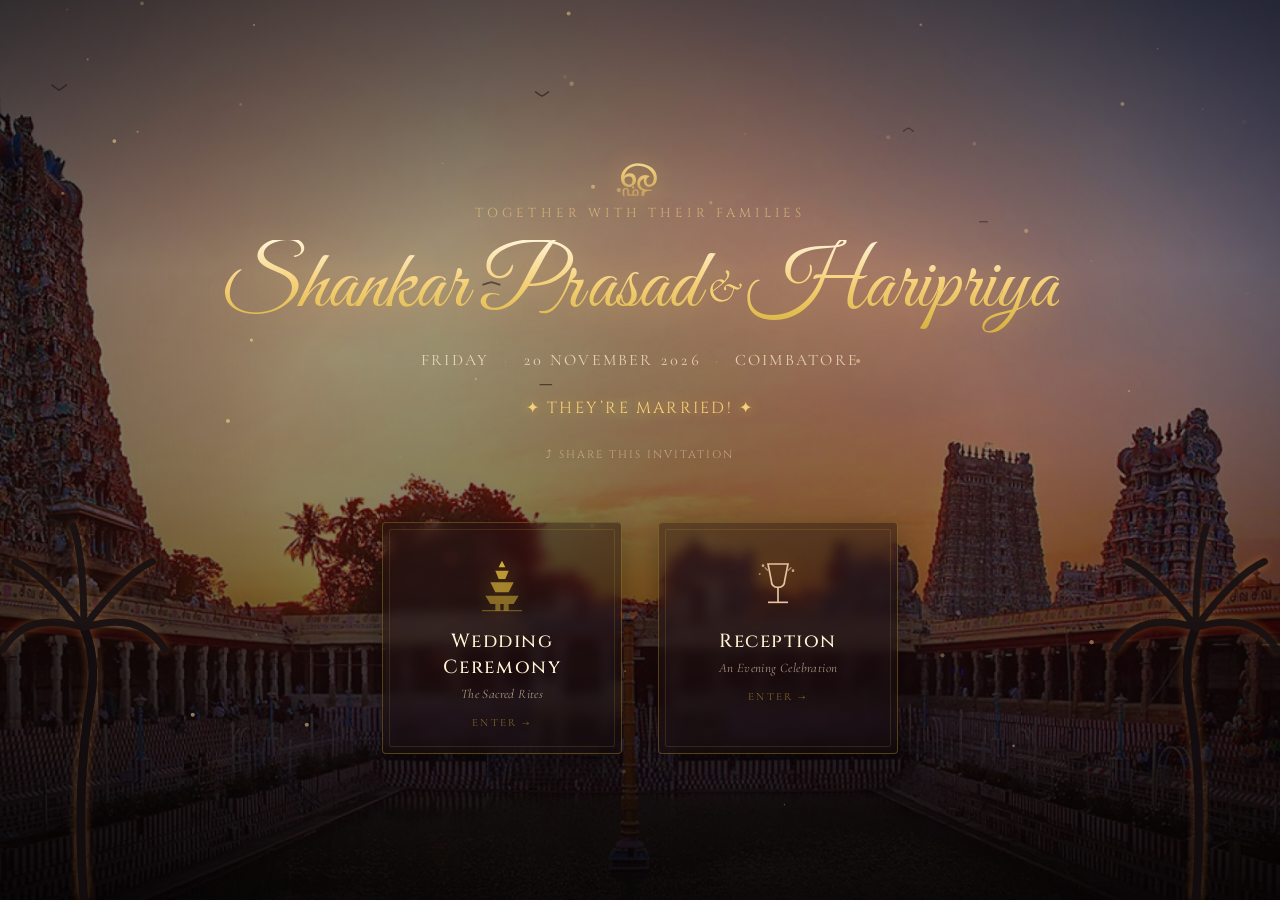
==== index.html @ c96f97bb "Bring the landing photo to life: flying birds and swaying palm silhouettes" ====
<!doctype html>
<html lang="en">
<head>
<meta charset="UTF-8"/>
<meta name="viewport" content="width=device-width,initial-scale=1"/>
<title>Shankar Prasad & Haripriya</title>
<link rel="preconnect" href="https://fonts.googleapis.com"/>
<link href="https://fonts.googleapis.com/css2?family=Great+Vibes&family=Cormorant+Garamond:ital,wght@0,300;0,400;0,600;1,400&family=Cinzel:wght@400;500;600&display=swap" rel="stylesheet"/>
<style>
*,*::before,*::after{margin:0;padding:0;box-sizing:border-box;}
html,body{width:100%;height:100%;overflow:hidden;background:#0a0508;font-family:'Cormorant Garamond',Georgia,serif;color:#FFF8E7;-webkit-font-smoothing:antialiased;}

/* ══ BACKGROUND PHOTO ══ */
.bg-photo{
  position:fixed;inset:-3%;
  background-image:url('assets/temple-sunset.jpg');
  background-size:cover;
  background-position:center 62%;
  animation:kenburns 34s ease-in-out infinite alternate;
  z-index:0;
}
@keyframes kenburns{
  0%{transform:scale(1) translate(0,0);}
  100%{transform:scale(1.1) translate(-1%,-1%);}
}
.bg-tint{
  position:fixed;inset:0;z-index:1;
  background:
    linear-gradient(180deg, rgba(10,5,10,0.55) 0%, rgba(20,8,14,0.35) 30%, rgba(30,10,10,0.55) 65%, rgba(8,4,6,0.92) 100%),
    radial-gradient(ellipse at 50% 40%, rgba(80,30,20,0.15) 0%, transparent 60%);
}
.bg-vignette{
  position:fixed;inset:0;z-index:2;
  background:radial-gradient(ellipse at 50% 50%, transparent 40%, rgba(0,0,0,0.55) 100%);
  pointer-events:none;
}

canvas#sparkle-canvas{position:fixed;inset:0;z-index:3;pointer-events:none;}

/* ══ SWAYING FOREGROUND PALMS ══ */
.palm{
  position:fixed;bottom:0;z-index:4;
  height:clamp(240px,42vh,440px);width:auto;
  pointer-events:none;opacity:0.95;
  filter:drop-shadow(0 0 5px rgba(255,160,70,0.35));
}
.palm-l{left:-4px;}
.palm-r{right:-4px;transform:scaleX(-1);}
.frond{transform-box:view-box;transform-origin:100px 120px;animation:sway 4s ease-in-out infinite alternate;}
.f1{animation-duration:4.3s;animation-delay:-0.2s;}
.f2{animation-duration:3.7s;animation-delay:-1.4s;}
.f3{animation-duration:4.9s;animation-delay:-0.8s;}
.f4{animation-duration:4.0s;animation-delay:-2.1s;}
.f5{animation-duration:4.6s;animation-delay:-0.5s;}
@keyframes sway{0%{transform:rotate(-3.5deg);}100%{transform:rotate(3.5deg);}}
@media (prefers-reduced-motion: reduce){
  .frond{animation:none;}
}

/* ══ CONTENT ══ */
.landing{
  position:relative;z-index:5;
  height:100%;
  display:flex;flex-direction:column;align-items:center;justify-content:center;
  text-align:center;
  padding:20px;
  opacity:0;
  animation:riseIn 1.6s ease 0.3s forwards;
}
@keyframes riseIn{
  from{opacity:0;transform:translateY(18px);}
  to{opacity:1;transform:translateY(0);}
}

.crest{
  font-family:'Cormorant Garamond',serif;
  font-size:clamp(36px,5.5vw,50px);
  line-height:1;
  margin-bottom:8px;
  background:linear-gradient(180deg,#FFF3D4 0%,#F5D078 50%,#C9A05C 100%);
  -webkit-background-clip:text;background-clip:text;color:transparent;
  filter:drop-shadow(0 0 14px rgba(255,200,80,0.45));
  opacity:0.95;
}
.eyebrow{
  font-family:'Cinzel',serif;
  font-size:clamp(10px,1.3vw,13px);
  letter-spacing:0.32em;
  text-transform:uppercase;
  color:rgba(230,195,130,0.75);
  margin-bottom:18px;
}
.couple-names{
  font-family:'Great Vibes',cursive;
  font-weight:400;
  font-size:clamp(40px,8vw,84px);
  line-height:1.15;
  background:linear-gradient(180deg,#FFF3D4 0%,#F5D078 45%,#D4AF37 100%);
  -webkit-background-clip:text;background-clip:text;color:transparent;
  filter:drop-shadow(0 2px 18px rgba(255,190,80,0.35));
  max-width:90vw;
}
.couple-names .amp{
  display:inline-block;
  font-family:'Cormorant Garamond',serif;
  font-style:italic;
  font-weight:300;
  font-size:0.55em;
  margin:0 0.15em;
  vertical-align:0.1em;
  color:rgba(245,208,120,0.85);
  -webkit-text-fill-color:rgba(245,208,120,0.85);
}
.landing-date{
  margin-top:14px;
  font-size:clamp(13px,1.6vw,16px);
  letter-spacing:0.14em;
  color:rgba(255,235,205,0.78);
  font-variant-numeric:tabular-nums;
}
.landing-date .dot{color:rgba(212,175,55,0.6);margin:0 8px;}

/* ══ COUNTDOWN ══ */
#countdown{
  display:flex;align-items:flex-start;justify-content:center;
  gap:clamp(10px,2.4vw,22px);
  margin-top:clamp(18px,3vh,28px);
}
.cd-unit{display:flex;flex-direction:column;align-items:center;min-width:38px;}
.cd-num{
  font-family:'Cinzel',serif;font-weight:600;
  font-size:clamp(22px,3.8vw,34px);
  font-variant-numeric:tabular-nums;
  background:linear-gradient(180deg,#FFF3D4 0%,#F5D078 55%,#C9A05C 100%);
  -webkit-background-clip:text;background-clip:text;color:transparent;
  line-height:1;
  filter:drop-shadow(0 0 8px rgba(255,200,80,0.3));
}
.cd-label{
  font-family:'Cinzel',serif;font-size:clamp(8px,1vw,10px);
  letter-spacing:0.18em;text-transform:uppercase;
  color:rgba(232,205,160,0.55);margin-top:5px;
}
.cd-sep{
  font-family:'Cinzel',serif;font-size:clamp(16px,2.6vw,24px);
  color:rgba(212,175,55,0.32);
  align-self:center;
  transform:translateY(-7px);
}
.cd-done{
  font-family:'Cinzel',serif;font-size:clamp(13px,1.8vw,16px);
  letter-spacing:0.14em;text-transform:uppercase;
  color:#F5D078;
  text-shadow:0 0 12px rgba(255,200,80,0.5);
}
@media (max-width:420px){
  #countdown{gap:8px;}
  .cd-unit{min-width:30px;}
}

/* ══ PORTAL CARDS ══ */
.portal-row{
  display:flex;
  gap:clamp(16px,3vw,36px);
  margin-top:clamp(36px,6vh,56px);
  flex-wrap:wrap;
  justify-content:center;
}
.portal-card{
  --acc:#D4AF37;
  position:relative;
  width:min(240px,40vw);
  min-width:180px;
  padding:clamp(26px,3.4vw,36px) 18px 24px;
  background:linear-gradient(160deg,rgba(40,20,20,0.42),rgba(20,10,14,0.58));
  backdrop-filter:blur(6px);
  -webkit-backdrop-filter:blur(6px);
  border:1px solid rgba(212,175,55,0.32);
  border-radius:4px;
  text-decoration:none;
  color:inherit;
  cursor:pointer;
  transition:transform 0.45s cubic-bezier(.2,.8,.2,1), border-color 0.4s, box-shadow 0.4s, background 0.4s;
  box-shadow:0 10px 30px rgba(0,0,0,0.35);
}
.portal-card:nth-child(2){--acc:#E8C39E;}
.portal-card::before{
  content:'';
  position:absolute;inset:6px;
  border:1px solid rgba(212,175,55,0.16);
  border-radius:2px;
  pointer-events:none;
}
.portal-card:hover{
  transform:translateY(-8px);
  border-color:rgba(212,175,55,0.75);
  box-shadow:0 20px 50px rgba(0,0,0,0.5), 0 0 40px rgba(212,175,55,0.18);
  background:linear-gradient(160deg,rgba(50,26,24,0.55),rgba(24,12,16,0.68));
}
.portal-icon{
  width:100%;
  display:flex;justify-content:center;
  margin-bottom:16px;
  color:var(--acc);
  filter:drop-shadow(0 0 10px rgba(212,175,55,0.3));
}
.portal-icon svg{width:clamp(38px,5vw,50px);height:auto;overflow:visible;}
.portal-card h2{
  font-family:'Cinzel',serif;
  font-weight:500;
  font-size:clamp(15px,1.8vw,19px);
  letter-spacing:0.08em;
  color:#FFF3D4;
  margin-bottom:6px;
}
.portal-card p{
  font-size:clamp(11px,1.3vw,13px);
  font-style:italic;
  color:rgba(255,230,195,0.62);
  letter-spacing:0.03em;
}
.portal-arrow{
  margin-top:14px;
  font-size:11px;
  letter-spacing:0.2em;
  color:rgba(212,175,55,0.55);
  text-transform:uppercase;
  transition:color 0.3s, letter-spacing 0.3s;
}
.portal-card:hover .portal-arrow{color:rgba(255,220,150,0.9);letter-spacing:0.32em;}

@media (max-width:520px){
  .portal-row{flex-direction:column;align-items:center;}
  .portal-card{width:min(280px,80vw);}
}

/* focus visibility for keyboard users */
a:focus-visible, [tabindex]:focus-visible{
  outline:2px solid rgba(255,220,150,0.85);
  outline-offset:3px;
  border-radius:2px;
}

.share-btn{
  margin-top:22px;
  background:none;border:none;
  font-family:'Cinzel',serif;font-size:11px;letter-spacing:0.18em;text-transform:uppercase;
  color:rgba(232,205,160,0.6);cursor:pointer;
  padding:6px 10px;transition:color 0.3s;
}
.share-btn:hover{color:#F5D078;}

/* ══ LOADER ══ */
#loader{
  position:fixed;inset:0;z-index:100;
  background:#0a0508;
  display:flex;flex-direction:column;align-items:center;justify-content:center;
  transition:opacity 0.5s ease;
}
#loader .l-om{
  font-family:'Cormorant Garamond',serif;font-size:44px;
  background:linear-gradient(180deg,#FFF3D4,#D4AF37);
  -webkit-background-clip:text;background-clip:text;color:transparent;
  animation:loaderPulse 1.6s ease-in-out infinite;
}
#loader .l-names{font-family:'Cinzel',serif;font-size:11px;letter-spacing:0.3em;color:rgba(232,205,160,0.6);margin-top:14px;text-transform:uppercase;}
@keyframes loaderPulse{0%,100%{opacity:0.5;transform:scale(1);}50%{opacity:1;transform:scale(1.08);}}

@media (prefers-reduced-motion: reduce){
  .bg-photo{animation:none;}
  .landing{animation:none;opacity:1;transform:none;}
  #loader .l-om{animation:none;}
}
</style>
</head>
<body>

<div id="loader"><div class="l-om">ௐ</div><div class="l-names">Shankar &amp; Haripriya</div></div>

<div class="bg-photo"></div>
<div class="bg-tint"></div>
<canvas id="sparkle-canvas"></canvas>
<div class="bg-vignette"></div>

<svg class="palm palm-l" viewBox="0 0 200 430" xmlns="http://www.w3.org/2000/svg" aria-hidden="true">
  <path d="M100,430 Q90,300 108,200 Q115,155 100,120" stroke="#140d10" stroke-width="10" fill="none" stroke-linecap="round"/>
  <g class="frond f1"><path d="M100,120 Q35,100 8,145" stroke="#1a1214" stroke-width="8" fill="none" stroke-linecap="round"/></g>
  <g class="frond f2"><path d="M100,120 Q55,60 22,45" stroke="#1a1214" stroke-width="8" fill="none" stroke-linecap="round"/></g>
  <g class="frond f3"><path d="M100,120 Q100,40 88,5" stroke="#1a1214" stroke-width="8" fill="none" stroke-linecap="round"/></g>
  <g class="frond f4"><path d="M100,120 Q145,60 178,45" stroke="#1a1214" stroke-width="8" fill="none" stroke-linecap="round"/></g>
  <g class="frond f5"><path d="M100,120 Q165,100 192,145" stroke="#1a1214" stroke-width="8" fill="none" stroke-linecap="round"/></g>
</svg>
<svg class="palm palm-r" viewBox="0 0 200 430" xmlns="http://www.w3.org/2000/svg" aria-hidden="true">
  <path d="M100,430 Q90,300 108,200 Q115,155 100,120" stroke="#140d10" stroke-width="10" fill="none" stroke-linecap="round"/>
  <g class="frond f2"><path d="M100,120 Q35,100 8,145" stroke="#1a1214" stroke-width="8" fill="none" stroke-linecap="round"/></g>
  <g class="frond f4"><path d="M100,120 Q55,60 22,45" stroke="#1a1214" stroke-width="8" fill="none" stroke-linecap="round"/></g>
  <g class="frond f1"><path d="M100,120 Q100,40 88,5" stroke="#1a1214" stroke-width="8" fill="none" stroke-linecap="round"/></g>
  <g class="frond f5"><path d="M100,120 Q145,60 178,45" stroke="#1a1214" stroke-width="8" fill="none" stroke-linecap="round"/></g>
  <g class="frond f3"><path d="M100,120 Q165,100 192,145" stroke="#1a1214" stroke-width="8" fill="none" stroke-linecap="round"/></g>
</svg>

<main class="landing">
  <div class="crest">ௐ</div>
  <p class="eyebrow">Together with their families</p>
  <h1 class="couple-names">Shankar Prasad<span class="amp">&amp;</span>Haripriya</h1>
  <p class="landing-date">FRIDAY <span class="dot">·</span> 20 NOVEMBER 2026 <span class="dot">·</span> COIMBATORE</p>

  <div id="countdown">
    <div class="cd-unit"><span class="cd-num" id="cd-days">00</span><span class="cd-label">Days</span></div>
    <div class="cd-sep">:</div>
    <div class="cd-unit"><span class="cd-num" id="cd-hours">00</span><span class="cd-label">Hrs</span></div>
    <div class="cd-sep">:</div>
    <div class="cd-unit"><span class="cd-num" id="cd-mins">00</span><span class="cd-label">Min</span></div>
    <div class="cd-sep">:</div>
    <div class="cd-unit"><span class="cd-num" id="cd-secs">00</span><span class="cd-label">Sec</span></div>
  </div>

  <button class="share-btn" onclick="shareInvite()">⤴ Share this invitation</button>

  <div class="portal-row">
    <a class="portal-card" href="wedding.html">
      <div class="portal-icon">
        <svg viewBox="0 0 60 64" fill="none" xmlns="http://www.w3.org/2000/svg">
          <path d="M30 2 L34 10 L26 10 Z" fill="currentColor"/>
          <path d="M22 14 L38 14 L34 24 L26 24 Z" fill="currentColor" opacity="0.85"/>
          <path d="M16 28 L44 28 L38 40 L22 40 Z" fill="currentColor" opacity="0.7"/>
          <path d="M10 44 L50 44 L44 54 L16 54 Z" fill="currentColor" opacity="0.55"/>
          <rect x="22" y="54" width="6" height="8" fill="currentColor" opacity="0.5"/>
          <rect x="32" y="54" width="6" height="8" fill="currentColor" opacity="0.5"/>
          <line x1="6" y1="62" x2="54" y2="62" stroke="currentColor" stroke-width="1.5" opacity="0.4"/>
        </svg>
      </div>
      <h2>Wedding Ceremony</h2>
      <p>The Sacred Rites</p>
      <div class="portal-arrow">Enter →</div>
    </a>

    <a class="portal-card" href="reception.html">
      <div class="portal-icon">
        <svg viewBox="0 0 60 64" fill="none" xmlns="http://www.w3.org/2000/svg">
          <path d="M18 6 L22 26 Q22 34 30 34 Q38 34 38 26 L42 6 Z" fill="none" stroke="currentColor" stroke-width="2"/>
          <line x1="30" y1="34" x2="30" y2="52" stroke="currentColor" stroke-width="2"/>
          <line x1="18" y1="52" x2="42" y2="52" stroke="currentColor" stroke-width="2"/>
          <path d="M14 10 L18 14 M46 10 L42 14" stroke="currentColor" stroke-width="1.5" opacity="0.7"/>
          <circle cx="12" cy="8" r="1.6" fill="currentColor" opacity="0.8"/>
          <circle cx="48" cy="14" r="1.6" fill="currentColor" opacity="0.8"/>
          <circle cx="8" cy="18" r="1.2" fill="currentColor" opacity="0.6"/>
        </svg>
      </div>
      <h2>Reception</h2>
      <p>An Evening Celebration</p>
      <div class="portal-arrow">Enter →</div>
    </a>
  </div>
</main>

<script src="js/config.js"></script>
<script src="js/features.js"></script>
<script>
initLoader();

/* Countdown to the wedding muhurtham — reuses the same UTC timestamp
   stored in config.js for the calendar export, so the two never drift. */
(function(){
  function parseICSUTC(s){
    const y=+s.slice(0,4), mo=+s.slice(4,6)-1, d=+s.slice(6,8);
    const h=+s.slice(9,11), mi=+s.slice(11,13), se=+s.slice(13,15);
    return Date.UTC(y,mo,d,h,mi,se);
  }
  const target = parseICSUTC(WEDDING_CONFIG.wedding.icsStartUTC);
  const cd = document.getElementById('countdown');
  const els = {
    d: document.getElementById('cd-days'),
    h: document.getElementById('cd-hours'),
    m: document.getElementById('cd-mins'),
    s: document.getElementById('cd-secs')
  };
  function pad(n){ return String(n).padStart(2,'0'); }
  let iv;
  function tick(){
    const diff = target - Date.now();
    if(diff <= 0){
      cd.innerHTML = '<div class="cd-done">✦ They&rsquo;re Married! ✦</div>';
      clearInterval(iv);
      return;
    }
    const totalSec = Math.floor(diff/1000);
    els.d.textContent = Math.floor(totalSec/86400);
    els.h.textContent = pad(Math.floor((totalSec%86400)/3600));
    els.m.textContent = pad(Math.floor((totalSec%3600)/60));
    els.s.textContent = pad(totalSec%60);
  }
  tick();
  iv = setInterval(tick, 1000);
})();

const cv = document.getElementById('sparkle-canvas');
const cx = cv.getContext('2d');
function mkSpark(rand){
  return {
    x:Math.random(), y: rand?Math.random():1.05,
    vy:0.00035+Math.random()*0.0006,
    vx:(Math.random()-0.5)*0.00018,
    r:0.6+Math.random()*1.6,
    a:0.2+Math.random()*0.55,
    ph:Math.random()*Math.PI*2, sp:0.5+Math.random()*1.2
  };
}
const SPARKS = Array.from({length:70}, ()=>mkSpark(true));

/* Distant birds crossing the sunset sky, wings flapping */
function mkBird(rand){
  const dir = Math.random()<0.5 ? 1 : -1;
  return {
    x: rand ? Math.random() : (dir>0 ? -0.08 : 1.08),
    y: 0.06 + Math.random()*0.4,
    vx: dir*(0.00028 + Math.random()*0.00035),
    bob: Math.random()*Math.PI*2,
    bobSp: 0.4+Math.random()*0.5,
    flapPh: Math.random()*Math.PI*2,
    flapSp: 3.2+Math.random()*1.8,
    size: 3.5+Math.random()*5,
    dir
  };
}
const BIRDS = Array.from({length:6}, ()=>mkBird(true));

function drawBird(b,W,H,tt){
  const x = b.x*W, y = (b.y + Math.sin(tt*b.bobSp+b.bob)*0.01)*H;
  const flap = Math.sin(tt*b.flapSp+b.flapPh);
  const s = b.size;
  cx.strokeStyle = 'rgba(35,22,26,0.62)';
  cx.lineWidth = Math.max(1, s*0.22);
  cx.lineCap = 'round';
  cx.beginPath();
  cx.moveTo(x - s*b.dir, y - flap*s*0.7);
  cx.quadraticCurveTo(x - s*0.35*b.dir, y - flap*s*0.15, x, y);
  cx.quadraticCurveTo(x + s*0.35*b.dir, y - flap*s*0.15, x + s*b.dir, y - flap*s*0.7);
  cx.stroke();
}

let t=0;
function loop(){
  cv.width=innerWidth; cv.height=innerHeight;
  const W=cv.width,H=cv.height; t+=0.02;
  for(const s of SPARKS){
    s.y-=s.vy; s.x+=s.vx;
    if(s.y<-0.02) Object.assign(s, mkSpark(false));
    const tw = 0.5+0.5*Math.sin(t*s.sp+s.ph);
    cx.beginPath();
    cx.arc(s.x*W, s.y*H, s.r, 0, Math.PI*2);
    cx.fillStyle=`rgba(255,222,150,${s.a*tw})`;
    cx.fill();
  }
  for(const b of BIRDS){
    b.x += b.vx;
    if(b.x < -0.1 || b.x > 1.1) Object.assign(b, mkBird(false));
    drawBird(b,W,H,t);
  }
  requestAnimationFrame(loop);
}
if(!prefersReducedMotion) loop();
else { cv.width=innerWidth; cv.height=innerHeight; }
</script>
</body>
</html>
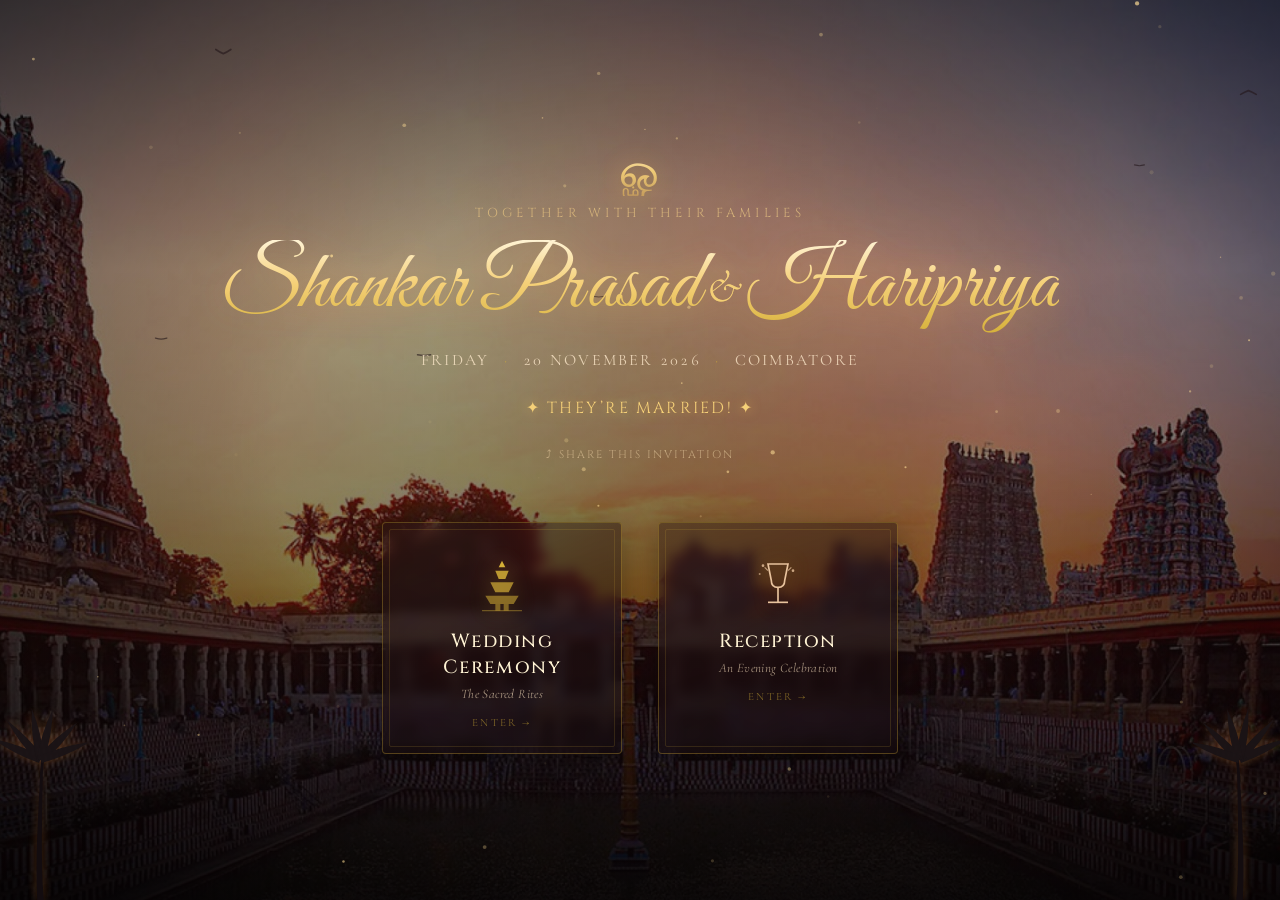
==== commit 2029334f: "Fix palm silhouettes: solid filled fronds instead of bare lines, properly sized per viewport" ====
--- a/index.html
+++ b/index.html
@@ -40,22 +40,15 @@
 /* ══ SWAYING FOREGROUND PALMS ══ */
 .palm{
   position:fixed;bottom:0;z-index:4;
-  height:clamp(240px,42vh,440px);width:auto;
-  pointer-events:none;opacity:0.95;
-  filter:drop-shadow(0 0 5px rgba(255,160,70,0.35));
-}
-.palm-l{left:-4px;}
-.palm-r{right:-4px;transform:scaleX(-1);}
-.frond{transform-box:view-box;transform-origin:100px 120px;animation:sway 4s ease-in-out infinite alternate;}
-.f1{animation-duration:4.3s;animation-delay:-0.2s;}
-.f2{animation-duration:3.7s;animation-delay:-1.4s;}
-.f3{animation-duration:4.9s;animation-delay:-0.8s;}
-.f4{animation-duration:4.0s;animation-delay:-2.1s;}
-.f5{animation-duration:4.6s;animation-delay:-0.5s;}
-@keyframes sway{0%{transform:rotate(-3.5deg);}100%{transform:rotate(3.5deg);}}
-@media (prefers-reduced-motion: reduce){
-  .frond{animation:none;}
-}
+  height:200px;width:auto;
+  pointer-events:none;opacity:0.96;
+  filter:drop-shadow(0 0 5px rgba(255,160,70,0.3));
+}
+.palm-l{left:-6px;}
+.palm-r{right:-6px;transform:scaleX(-1);}
+.palm svg{display:block;width:100%;height:100%;}
+@media (max-width:700px){.palm{height:150px;}}
+@media (max-width:420px){.palm{height:105px;}}
 
 /* ══ CONTENT ══ */
 .landing{
@@ -282,22 +275,8 @@
 <canvas id="sparkle-canvas"></canvas>
 <div class="bg-vignette"></div>
 
-<svg class="palm palm-l" viewBox="0 0 200 430" xmlns="http://www.w3.org/2000/svg" aria-hidden="true">
-  <path d="M100,430 Q90,300 108,200 Q115,155 100,120" stroke="#140d10" stroke-width="10" fill="none" stroke-linecap="round"/>
-  <g class="frond f1"><path d="M100,120 Q35,100 8,145" stroke="#1a1214" stroke-width="8" fill="none" stroke-linecap="round"/></g>
-  <g class="frond f2"><path d="M100,120 Q55,60 22,45" stroke="#1a1214" stroke-width="8" fill="none" stroke-linecap="round"/></g>
-  <g class="frond f3"><path d="M100,120 Q100,40 88,5" stroke="#1a1214" stroke-width="8" fill="none" stroke-linecap="round"/></g>
-  <g class="frond f4"><path d="M100,120 Q145,60 178,45" stroke="#1a1214" stroke-width="8" fill="none" stroke-linecap="round"/></g>
-  <g class="frond f5"><path d="M100,120 Q165,100 192,145" stroke="#1a1214" stroke-width="8" fill="none" stroke-linecap="round"/></g>
-</svg>
-<svg class="palm palm-r" viewBox="0 0 200 430" xmlns="http://www.w3.org/2000/svg" aria-hidden="true">
-  <path d="M100,430 Q90,300 108,200 Q115,155 100,120" stroke="#140d10" stroke-width="10" fill="none" stroke-linecap="round"/>
-  <g class="frond f2"><path d="M100,120 Q35,100 8,145" stroke="#1a1214" stroke-width="8" fill="none" stroke-linecap="round"/></g>
-  <g class="frond f4"><path d="M100,120 Q55,60 22,45" stroke="#1a1214" stroke-width="8" fill="none" stroke-linecap="round"/></g>
-  <g class="frond f1"><path d="M100,120 Q100,40 88,5" stroke="#1a1214" stroke-width="8" fill="none" stroke-linecap="round"/></g>
-  <g class="frond f5"><path d="M100,120 Q145,60 178,45" stroke="#1a1214" stroke-width="8" fill="none" stroke-linecap="round"/></g>
-  <g class="frond f3"><path d="M100,120 Q165,100 192,145" stroke="#1a1214" stroke-width="8" fill="none" stroke-linecap="round"/></g>
-</svg>
+<div class="palm palm-l" id="palm-l"></div>
+<div class="palm palm-r" id="palm-r"></div>
 
 <main class="landing">
   <div class="crest">ௐ</div>
@@ -358,6 +337,35 @@
 <script src="js/features.js"></script>
 <script>
 initLoader();
+
+/* Palm silhouettes — solid filled fronds (not bare strokes) fanning
+   from a tapered trunk, each frond given a slight independent sway
+   via SMIL so the crown moves like real wind rather than one rigid piece. */
+function buildPalm(container){
+  const NS = 'http://www.w3.org/2000/svg';
+  const angles    = [-158,-130,-102,-74,-46,-20];
+  const durations = [4.4,3.8,4.9,4.1,4.6,3.6];
+  const delays    = [-0.4,-1.8,-0.9,-2.6,-0.2,-1.3];
+  let fronds = '';
+  angles.forEach((ang,i)=>{
+    fronds += `
+      <g transform="translate(100,128) rotate(${ang})">
+        <path d="M0,-8 Q56,-12 112,0 Q56,12 0,8 Z" fill="#1c1416"/>
+        <animateTransform attributeName="transform" type="rotate" values="-3;3;-3"
+          dur="${durations[i]}s" begin="${delays[i]}s" repeatCount="indefinite" additive="sum"/>
+      </g>`;
+  });
+  container.innerHTML = `<svg viewBox="0 0 200 430" xmlns="${NS}" aria-hidden="true">
+    <path d="M93,430 C88,340 96,240 99,160 C100,145 101,135 102,128
+             L108,128 C107,135 106,145 105,160 C104,240 100,340 107,430 Z" fill="#140d10"/>
+    ${fronds}
+  </svg>`;
+}
+buildPalm(document.getElementById('palm-l'));
+buildPalm(document.getElementById('palm-r'));
+if(prefersReducedMotion){
+  document.querySelectorAll('.palm svg').forEach(svg => svg.pauseAnimations && svg.pauseAnimations());
+}
 
 /* Countdown to the wedding muhurtham — reuses the same UTC timestamp
    stored in config.js for the calendar export, so the two never drift. */
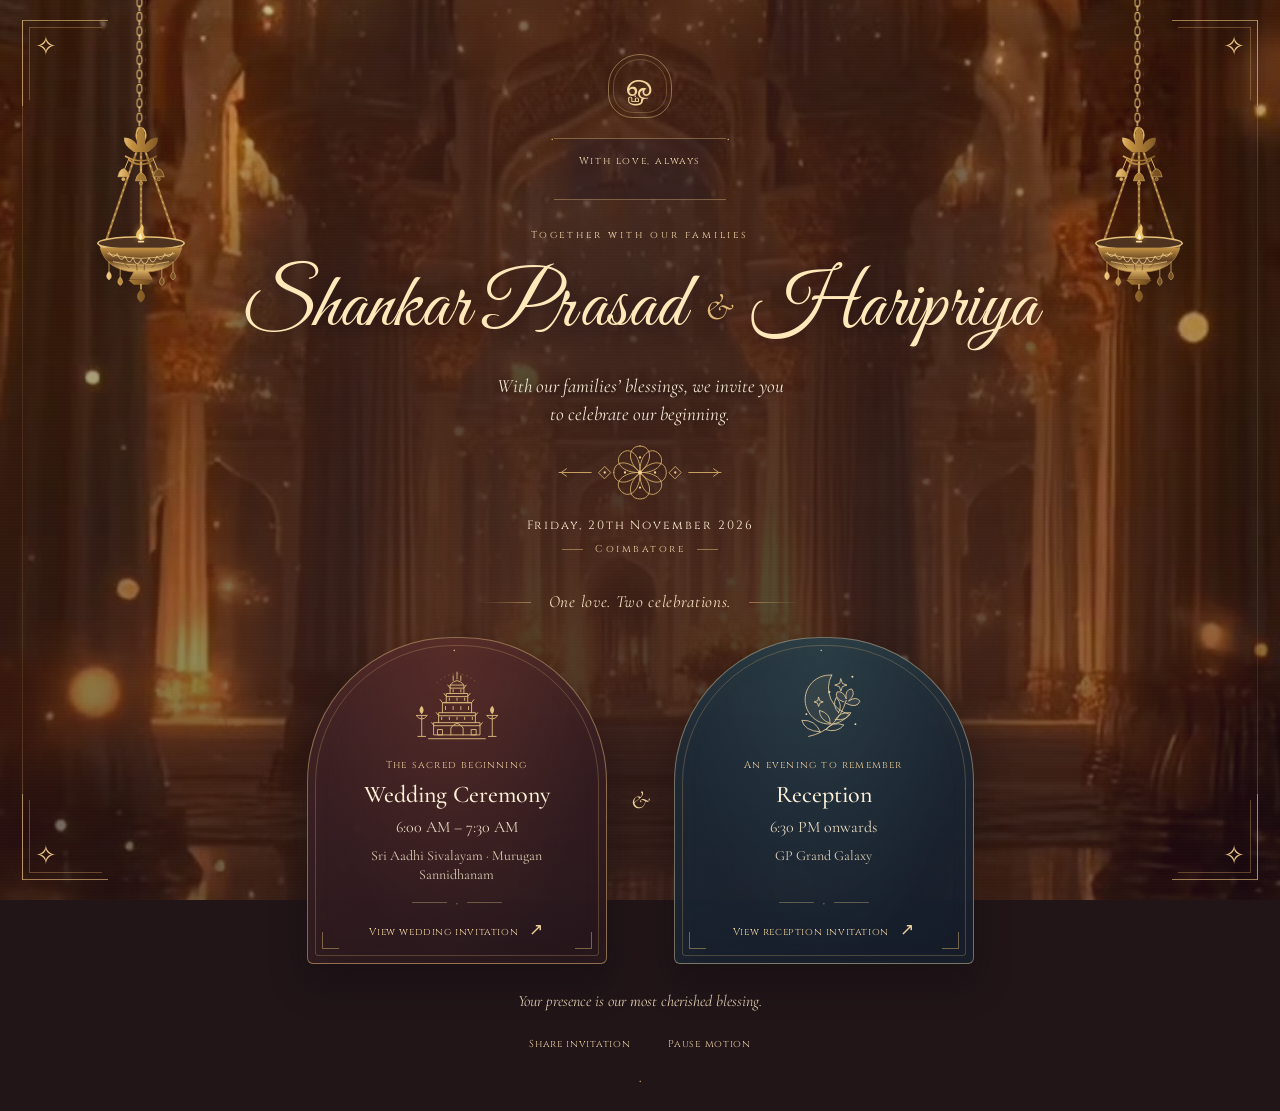
==== commit cb6530cb: "Replace site with the full redesign (video backdrops, fingerprint-heart keepsake, refined scroll/env" ====
--- a/index.html
+++ b/index.html
@@ -1,474 +1,122 @@
 <!doctype html>
 <html lang="en">
 <head>
-<meta charset="UTF-8"/>
-<meta name="viewport" content="width=device-width,initial-scale=1"/>
-<title>Shankar Prasad & Haripriya</title>
-<link rel="preconnect" href="https://fonts.googleapis.com"/>
-<link href="https://fonts.googleapis.com/css2?family=Great+Vibes&family=Cormorant+Garamond:ital,wght@0,300;0,400;0,600;1,400&family=Cinzel:wght@400;500;600&display=swap" rel="stylesheet"/>
-<style>
-*,*::before,*::after{margin:0;padding:0;box-sizing:border-box;}
-html,body{width:100%;height:100%;overflow:hidden;background:#0a0508;font-family:'Cormorant Garamond',Georgia,serif;color:#FFF8E7;-webkit-font-smoothing:antialiased;}
-
-/* ══ BACKGROUND PHOTO ══ */
-.bg-photo{
-  position:fixed;inset:-3%;
-  background-image:url('assets/temple-sunset.jpg');
-  background-size:cover;
-  background-position:center 62%;
-  animation:kenburns 34s ease-in-out infinite alternate;
-  z-index:0;
-}
-@keyframes kenburns{
-  0%{transform:scale(1) translate(0,0);}
-  100%{transform:scale(1.1) translate(-1%,-1%);}
-}
-.bg-tint{
-  position:fixed;inset:0;z-index:1;
-  background:
-    linear-gradient(180deg, rgba(10,5,10,0.55) 0%, rgba(20,8,14,0.35) 30%, rgba(30,10,10,0.55) 65%, rgba(8,4,6,0.92) 100%),
-    radial-gradient(ellipse at 50% 40%, rgba(80,30,20,0.15) 0%, transparent 60%);
-}
-.bg-vignette{
-  position:fixed;inset:0;z-index:2;
-  background:radial-gradient(ellipse at 50% 50%, transparent 40%, rgba(0,0,0,0.55) 100%);
-  pointer-events:none;
-}
-
-canvas#sparkle-canvas{position:fixed;inset:0;z-index:3;pointer-events:none;}
-
-/* ══ SWAYING FOREGROUND PALMS ══ */
-.palm{
-  position:fixed;bottom:0;z-index:4;
-  height:200px;width:auto;
-  pointer-events:none;opacity:0.96;
-  filter:drop-shadow(0 0 5px rgba(255,160,70,0.3));
-}
-.palm-l{left:-6px;}
-.palm-r{right:-6px;transform:scaleX(-1);}
-.palm svg{display:block;width:100%;height:100%;}
-@media (max-width:700px){.palm{height:150px;}}
-@media (max-width:420px){.palm{height:105px;}}
-
-/* ══ CONTENT ══ */
-.landing{
-  position:relative;z-index:5;
-  height:100%;
-  display:flex;flex-direction:column;align-items:center;justify-content:center;
-  text-align:center;
-  padding:20px;
-  opacity:0;
-  animation:riseIn 1.6s ease 0.3s forwards;
-}
-@keyframes riseIn{
-  from{opacity:0;transform:translateY(18px);}
-  to{opacity:1;transform:translateY(0);}
-}
-
-.crest{
-  font-family:'Cormorant Garamond',serif;
-  font-size:clamp(36px,5.5vw,50px);
-  line-height:1;
-  margin-bottom:8px;
-  background:linear-gradient(180deg,#FFF3D4 0%,#F5D078 50%,#C9A05C 100%);
-  -webkit-background-clip:text;background-clip:text;color:transparent;
-  filter:drop-shadow(0 0 14px rgba(255,200,80,0.45));
-  opacity:0.95;
-}
-.eyebrow{
-  font-family:'Cinzel',serif;
-  font-size:clamp(10px,1.3vw,13px);
-  letter-spacing:0.32em;
-  text-transform:uppercase;
-  color:rgba(230,195,130,0.75);
-  margin-bottom:18px;
-}
-.couple-names{
-  font-family:'Great Vibes',cursive;
-  font-weight:400;
-  font-size:clamp(40px,8vw,84px);
-  line-height:1.15;
-  background:linear-gradient(180deg,#FFF3D4 0%,#F5D078 45%,#D4AF37 100%);
-  -webkit-background-clip:text;background-clip:text;color:transparent;
-  filter:drop-shadow(0 2px 18px rgba(255,190,80,0.35));
-  max-width:90vw;
-}
-.couple-names .amp{
-  display:inline-block;
-  font-family:'Cormorant Garamond',serif;
-  font-style:italic;
-  font-weight:300;
-  font-size:0.55em;
-  margin:0 0.15em;
-  vertical-align:0.1em;
-  color:rgba(245,208,120,0.85);
-  -webkit-text-fill-color:rgba(245,208,120,0.85);
-}
-.landing-date{
-  margin-top:14px;
-  font-size:clamp(13px,1.6vw,16px);
-  letter-spacing:0.14em;
-  color:rgba(255,235,205,0.78);
-  font-variant-numeric:tabular-nums;
-}
-.landing-date .dot{color:rgba(212,175,55,0.6);margin:0 8px;}
-
-/* ══ COUNTDOWN ══ */
-#countdown{
-  display:flex;align-items:flex-start;justify-content:center;
-  gap:clamp(10px,2.4vw,22px);
-  margin-top:clamp(18px,3vh,28px);
-}
-.cd-unit{display:flex;flex-direction:column;align-items:center;min-width:38px;}
-.cd-num{
-  font-family:'Cinzel',serif;font-weight:600;
-  font-size:clamp(22px,3.8vw,34px);
-  font-variant-numeric:tabular-nums;
-  background:linear-gradient(180deg,#FFF3D4 0%,#F5D078 55%,#C9A05C 100%);
-  -webkit-background-clip:text;background-clip:text;color:transparent;
-  line-height:1;
-  filter:drop-shadow(0 0 8px rgba(255,200,80,0.3));
-}
-.cd-label{
-  font-family:'Cinzel',serif;font-size:clamp(8px,1vw,10px);
-  letter-spacing:0.18em;text-transform:uppercase;
-  color:rgba(232,205,160,0.55);margin-top:5px;
-}
-.cd-sep{
-  font-family:'Cinzel',serif;font-size:clamp(16px,2.6vw,24px);
-  color:rgba(212,175,55,0.32);
-  align-self:center;
-  transform:translateY(-7px);
-}
-.cd-done{
-  font-family:'Cinzel',serif;font-size:clamp(13px,1.8vw,16px);
-  letter-spacing:0.14em;text-transform:uppercase;
-  color:#F5D078;
-  text-shadow:0 0 12px rgba(255,200,80,0.5);
-}
-@media (max-width:420px){
-  #countdown{gap:8px;}
-  .cd-unit{min-width:30px;}
-}
-
-/* ══ PORTAL CARDS ══ */
-.portal-row{
-  display:flex;
-  gap:clamp(16px,3vw,36px);
-  margin-top:clamp(36px,6vh,56px);
-  flex-wrap:wrap;
-  justify-content:center;
-}
-.portal-card{
-  --acc:#D4AF37;
-  position:relative;
-  width:min(240px,40vw);
-  min-width:180px;
-  padding:clamp(26px,3.4vw,36px) 18px 24px;
-  background:linear-gradient(160deg,rgba(40,20,20,0.42),rgba(20,10,14,0.58));
-  backdrop-filter:blur(6px);
-  -webkit-backdrop-filter:blur(6px);
-  border:1px solid rgba(212,175,55,0.32);
-  border-radius:4px;
-  text-decoration:none;
-  color:inherit;
-  cursor:pointer;
-  transition:transform 0.45s cubic-bezier(.2,.8,.2,1), border-color 0.4s, box-shadow 0.4s, background 0.4s;
-  box-shadow:0 10px 30px rgba(0,0,0,0.35);
-}
-.portal-card:nth-child(2){--acc:#E8C39E;}
-.portal-card::before{
-  content:'';
-  position:absolute;inset:6px;
-  border:1px solid rgba(212,175,55,0.16);
-  border-radius:2px;
-  pointer-events:none;
-}
-.portal-card:hover{
-  transform:translateY(-8px);
-  border-color:rgba(212,175,55,0.75);
-  box-shadow:0 20px 50px rgba(0,0,0,0.5), 0 0 40px rgba(212,175,55,0.18);
-  background:linear-gradient(160deg,rgba(50,26,24,0.55),rgba(24,12,16,0.68));
-}
-.portal-icon{
-  width:100%;
-  display:flex;justify-content:center;
-  margin-bottom:16px;
-  color:var(--acc);
-  filter:drop-shadow(0 0 10px rgba(212,175,55,0.3));
-}
-.portal-icon svg{width:clamp(38px,5vw,50px);height:auto;overflow:visible;}
-.portal-card h2{
-  font-family:'Cinzel',serif;
-  font-weight:500;
-  font-size:clamp(15px,1.8vw,19px);
-  letter-spacing:0.08em;
-  color:#FFF3D4;
-  margin-bottom:6px;
-}
-.portal-card p{
-  font-size:clamp(11px,1.3vw,13px);
-  font-style:italic;
-  color:rgba(255,230,195,0.62);
-  letter-spacing:0.03em;
-}
-.portal-arrow{
-  margin-top:14px;
-  font-size:11px;
-  letter-spacing:0.2em;
-  color:rgba(212,175,55,0.55);
-  text-transform:uppercase;
-  transition:color 0.3s, letter-spacing 0.3s;
-}
-.portal-card:hover .portal-arrow{color:rgba(255,220,150,0.9);letter-spacing:0.32em;}
-
-@media (max-width:520px){
-  .portal-row{flex-direction:column;align-items:center;}
-  .portal-card{width:min(280px,80vw);}
-}
-
-/* focus visibility for keyboard users */
-a:focus-visible, [tabindex]:focus-visible{
-  outline:2px solid rgba(255,220,150,0.85);
-  outline-offset:3px;
-  border-radius:2px;
-}
-
-.share-btn{
-  margin-top:22px;
-  background:none;border:none;
-  font-family:'Cinzel',serif;font-size:11px;letter-spacing:0.18em;text-transform:uppercase;
-  color:rgba(232,205,160,0.6);cursor:pointer;
-  padding:6px 10px;transition:color 0.3s;
-}
-.share-btn:hover{color:#F5D078;}
-
-/* ══ LOADER ══ */
-#loader{
-  position:fixed;inset:0;z-index:100;
-  background:#0a0508;
-  display:flex;flex-direction:column;align-items:center;justify-content:center;
-  transition:opacity 0.5s ease;
-}
-#loader .l-om{
-  font-family:'Cormorant Garamond',serif;font-size:44px;
-  background:linear-gradient(180deg,#FFF3D4,#D4AF37);
-  -webkit-background-clip:text;background-clip:text;color:transparent;
-  animation:loaderPulse 1.6s ease-in-out infinite;
-}
-#loader .l-names{font-family:'Cinzel',serif;font-size:11px;letter-spacing:0.3em;color:rgba(232,205,160,0.6);margin-top:14px;text-transform:uppercase;}
-@keyframes loaderPulse{0%,100%{opacity:0.5;transform:scale(1);}50%{opacity:1;transform:scale(1.08);}}
-
-@media (prefers-reduced-motion: reduce){
-  .bg-photo{animation:none;}
-  .landing{animation:none;opacity:1;transform:none;}
-  #loader .l-om{animation:none;}
-}
-</style>
+  <meta charset="UTF-8"/>
+  <meta name="viewport" content="width=device-width, initial-scale=1"/>
+  <meta name="theme-color" content="#241719"/>
+  <meta name="description" content="With our families’ blessings, join Shankar Prasad and Haripriya for their wedding and reception on 20 November 2026 in Coimbatore."/>
+  <title>Shankar Prasad &amp; Haripriya</title>
+  <link rel="preconnect" href="https://fonts.googleapis.com"/>
+  <link rel="preconnect" href="https://fonts.gstatic.com" crossorigin/>
+  <link href="https://fonts.googleapis.com/css2?family=Great+Vibes&family=Cormorant+Garamond:ital,wght@0,400;0,500;0,600;1,400;1,500&family=Cinzel:wght@400;500;600&display=swap" rel="stylesheet"/>
+  <link rel="preload" href="assets/landing-golden-arches-poster.jpg" as="image"/>
+  <link rel="stylesheet" href="styles/landing.css"/>
+  <script src="js/config.js" defer></script>
+  <script src="js/features.js" defer></script>
+  <script src="js/background-video.js" defer></script>
+  <script src="js/landing.js" defer></script>
 </head>
 <body>
-
-<div id="loader"><div class="l-om">ௐ</div><div class="l-names">Shankar &amp; Haripriya</div></div>
-
-<div class="bg-photo"></div>
-<div class="bg-tint"></div>
-<canvas id="sparkle-canvas"></canvas>
-<div class="bg-vignette"></div>
-
-<div class="palm palm-l" id="palm-l"></div>
-<div class="palm palm-r" id="palm-r"></div>
-
-<main class="landing">
-  <div class="crest">ௐ</div>
-  <p class="eyebrow">Together with their families</p>
-  <h1 class="couple-names">Shankar Prasad<span class="amp">&amp;</span>Haripriya</h1>
-  <p class="landing-date">FRIDAY <span class="dot">·</span> 20 NOVEMBER 2026 <span class="dot">·</span> COIMBATORE</p>
-
-  <div id="countdown">
-    <div class="cd-unit"><span class="cd-num" id="cd-days">00</span><span class="cd-label">Days</span></div>
-    <div class="cd-sep">:</div>
-    <div class="cd-unit"><span class="cd-num" id="cd-hours">00</span><span class="cd-label">Hrs</span></div>
-    <div class="cd-sep">:</div>
-    <div class="cd-unit"><span class="cd-num" id="cd-mins">00</span><span class="cd-label">Min</span></div>
-    <div class="cd-sep">:</div>
-    <div class="cd-unit"><span class="cd-num" id="cd-secs">00</span><span class="cd-label">Sec</span></div>
+  <a class="skip-link" href="#celebrations">Skip to the invitations</a>
+  <div class="courtyard" aria-hidden="true">
+    <div class="courtyard-photo">
+      <img src="assets/landing-golden-arches-poster.jpg" alt="" fetchpriority="high" width="720" height="1280"/>
+      <video id="background-video" data-src="assets/landing-golden-arches.mp4" poster="assets/landing-golden-arches-poster.jpg" muted loop playsinline preload="none" disablepictureinpicture tabindex="-1" hidden></video>
+    </div>
+    <div class="courtyard-shade"></div>
+    <div class="courtyard-grain"></div>
+    <div class="sky-lights">
+      <i></i><i></i><i></i><i></i><i></i><i></i><i></i><i></i><i></i><i></i><i></i><i></i>
+    </div>
+    <div class="sky-birds">
+      <svg class="sky-bird bird-first" viewBox="0 0 48 40" focusable="false">
+        <path class="bird-wing bird-wing-left" d="M24 22Q16 10 2 9Q7 17 16 20L24 24Z"/>
+        <path class="bird-wing bird-wing-right" d="M24 22Q32 10 46 9Q41 17 32 20L24 24Z"/>
+        <path d="M22 19Q24 15 26 19L25 25 28 30 24 28 20 30 23 24Z"/>
+      </svg>
+      <svg class="sky-bird bird-second" viewBox="0 0 48 40" focusable="false">
+        <path class="bird-wing bird-wing-left" d="M24 22Q15 13 4 7Q8 17 18 21L24 24Z"/>
+        <path class="bird-wing bird-wing-right" d="M24 22Q33 13 44 7Q40 17 30 21L24 24Z"/>
+        <path d="M22 19Q24 15 26 19L25 25 28 30 24 28 20 30 23 24Z"/>
+      </svg>
+    </div>
   </div>
-
-  <button class="share-btn" onclick="shareInvite()">⤴ Share this invitation</button>
-
-  <div class="portal-row">
-    <a class="portal-card" href="wedding.html">
-      <div class="portal-icon">
-        <svg viewBox="0 0 60 64" fill="none" xmlns="http://www.w3.org/2000/svg">
-          <path d="M30 2 L34 10 L26 10 Z" fill="currentColor"/>
-          <path d="M22 14 L38 14 L34 24 L26 24 Z" fill="currentColor" opacity="0.85"/>
-          <path d="M16 28 L44 28 L38 40 L22 40 Z" fill="currentColor" opacity="0.7"/>
-          <path d="M10 44 L50 44 L44 54 L16 54 Z" fill="currentColor" opacity="0.55"/>
-          <rect x="22" y="54" width="6" height="8" fill="currentColor" opacity="0.5"/>
-          <rect x="32" y="54" width="6" height="8" fill="currentColor" opacity="0.5"/>
-          <line x1="6" y1="62" x2="54" y2="62" stroke="currentColor" stroke-width="1.5" opacity="0.4"/>
-        </svg>
+  <div class="ceremonial-frame" aria-hidden="true">
+    <span class="frame-corner corner-tl"></span><span class="frame-corner corner-tr"></span>
+    <span class="frame-corner corner-bl"></span><span class="frame-corner corner-br"></span>
+    <div class="temple-lamp lamp-left">
+      <img src="assets/temple-lamp.svg" alt="" width="160" height="460"/>
+      <span class="lamp-flame"><svg class="flame-body" viewBox="0 0 20 32" focusable="false"><path class="flame-outer" d="M10 31C-2 28 1 18 8 11C11 8 12 4 11 1C20 10 12 14 16 21C21 28 15 31 10 31Z"/><path class="flame-core" d="M10 30C5 28 6 24 10 18C10 23 16 26 10 30Z"/></svg></span>
+    </div>
+    <div class="temple-lamp lamp-right">
+      <img src="assets/temple-lamp.svg" alt="" width="160" height="460"/>
+      <span class="lamp-flame"><svg class="flame-body" viewBox="0 0 20 32" focusable="false"><path class="flame-outer" d="M10 31C-2 28 1 18 8 11C11 8 12 4 11 1C20 10 12 14 16 21C21 28 15 31 10 31Z"/><path class="flame-core" d="M10 30C5 28 6 24 10 18C10 23 16 26 10 30Z"/></svg></span>
+    </div>
+  </div>
+  <main class="landing" id="welcome">
+    <header class="welcome">
+      <div class="blessing-mark" role="img" aria-label="Om"><span lang="ta" aria-hidden="true">ௐ</span></div>
+      <section class="countdown" id="countdown" aria-labelledby="countdown-caption" hidden>
+        <h2 id="countdown-caption">Until our forever begins</h2>
+        <div id="countdown-values" class="countdown-values" role="timer" aria-live="off" aria-label="Time until the wedding ceremony">
+          <span class="cd-unit"><span class="cd-num" id="cd-days">00</span><span class="cd-label">Days</span></span>
+          <span class="cd-sep" aria-hidden="true">:</span>
+          <span class="cd-unit"><span class="cd-num" id="cd-hours">00</span><span class="cd-label">Hours</span></span>
+          <span class="cd-sep" aria-hidden="true">:</span>
+          <span class="cd-unit"><span class="cd-num" id="cd-mins">00</span><span class="cd-label">Minutes</span></span>
+          <span class="cd-sep" aria-hidden="true">:</span>
+          <span class="cd-unit"><span class="cd-num" id="cd-secs">00</span><span class="cd-label">Seconds</span></span>
+        </div>
+      </section>
+      <p class="eyebrow">Together with our families</p>
+      <h1 class="couple-names">
+        <span class="groom">Shankar Prasad</span>
+        <span class="amp">&amp;</span>
+        <span class="bride">Haripriya</span>
+      </h1>
+      <p class="welcome-message">With our families’ blessings, we invite you<br class="desktop-break"/> to celebrate our beginning.</p>
+      <img class="welcome-kolam" src="assets/courtyard-kolam.svg" alt="" width="240" height="86"/>
+      <p class="landing-date" data-cfg="wedding.dateDisplay">Friday, 20th November 2026</p>
+      <p class="landing-place"><span aria-hidden="true"></span> Coimbatore <span aria-hidden="true"></span></p>
+    </header>
+    <section class="celebrations" id="celebrations" aria-labelledby="celebrations-heading" tabindex="-1">
+      <div class="section-heading">
+        <span aria-hidden="true"></span><h2 id="celebrations-heading">One love. Two celebrations.</h2><span aria-hidden="true"></span>
       </div>
-      <h2>Wedding Ceremony</h2>
-      <p>The Sacred Rites</p>
-      <div class="portal-arrow">Enter →</div>
-    </a>
-
-    <a class="portal-card" href="reception.html">
-      <div class="portal-icon">
-        <svg viewBox="0 0 60 64" fill="none" xmlns="http://www.w3.org/2000/svg">
-          <path d="M18 6 L22 26 Q22 34 30 34 Q38 34 38 26 L42 6 Z" fill="none" stroke="currentColor" stroke-width="2"/>
-          <line x1="30" y1="34" x2="30" y2="52" stroke="currentColor" stroke-width="2"/>
-          <line x1="18" y1="52" x2="42" y2="52" stroke="currentColor" stroke-width="2"/>
-          <path d="M14 10 L18 14 M46 10 L42 14" stroke="currentColor" stroke-width="1.5" opacity="0.7"/>
-          <circle cx="12" cy="8" r="1.6" fill="currentColor" opacity="0.8"/>
-          <circle cx="48" cy="14" r="1.6" fill="currentColor" opacity="0.8"/>
-          <circle cx="8" cy="18" r="1.2" fill="currentColor" opacity="0.6"/>
-        </svg>
+      <div class="portal-row">
+        <a class="portal-card wedding-portal" href="wedding.html" aria-labelledby="wedding-title wedding-action" aria-describedby="wedding-time">
+          <span class="portal-inlay" aria-hidden="true"></span>
+          <img class="portal-art" src="assets/portal-temple.svg" alt="" width="120" height="104"/>
+          <span class="portal-kicker">The sacred beginning</span>
+          <h3 id="wedding-title">Wedding Ceremony</h3>
+          <p class="portal-time" id="wedding-time" data-cfg="wedding.timeDisplay">6:00 AM – 7:30 AM</p>
+          <p class="portal-venue" data-cfg="wedding.venueName">Sri Aadhi Sivalayam · Murugan Sannidhanam</p>
+          <span class="portal-rule" aria-hidden="true">◆</span>
+          <span class="portal-action" id="wedding-action">View wedding invitation <span aria-hidden="true">↗</span></span>
+        </a>
+        <span class="portal-join" aria-hidden="true">&amp;</span>
+        <a class="portal-card reception-portal" href="reception.html" aria-labelledby="reception-title reception-action" aria-describedby="reception-time">
+          <span class="portal-inlay" aria-hidden="true"></span>
+          <img class="portal-art" src="assets/portal-garden.svg" alt="" width="120" height="104"/>
+          <span class="portal-kicker">An evening to remember</span>
+          <h3 id="reception-title">Reception</h3>
+          <p class="portal-time" id="reception-time" data-cfg="reception.timeDisplay">6:30 PM onwards</p>
+          <p class="portal-venue" data-cfg="reception.venueName">GP Grand Galaxy</p>
+          <span class="portal-rule" aria-hidden="true">◆</span>
+          <span class="portal-action" id="reception-action">View reception invitation <span aria-hidden="true">↗</span></span>
+        </a>
       </div>
-      <h2>Reception</h2>
-      <p>An Evening Celebration</p>
-      <div class="portal-arrow">Enter →</div>
-    </a>
-  </div>
-</main>
-
-<script src="js/config.js"></script>
-<script src="js/features.js"></script>
-<script>
-initLoader();
-
-/* Palm silhouettes — solid filled fronds (not bare strokes) fanning
-   from a tapered trunk, each frond given a slight independent sway
-   via SMIL so the crown moves like real wind rather than one rigid piece. */
-function buildPalm(container){
-  const NS = 'http://www.w3.org/2000/svg';
-  const angles    = [-158,-130,-102,-74,-46,-20];
-  const durations = [4.4,3.8,4.9,4.1,4.6,3.6];
-  const delays    = [-0.4,-1.8,-0.9,-2.6,-0.2,-1.3];
-  let fronds = '';
-  angles.forEach((ang,i)=>{
-    fronds += `
-      <g transform="translate(100,128) rotate(${ang})">
-        <path d="M0,-8 Q56,-12 112,0 Q56,12 0,8 Z" fill="#1c1416"/>
-        <animateTransform attributeName="transform" type="rotate" values="-3;3;-3"
-          dur="${durations[i]}s" begin="${delays[i]}s" repeatCount="indefinite" additive="sum"/>
-      </g>`;
-  });
-  container.innerHTML = `<svg viewBox="0 0 200 430" xmlns="${NS}" aria-hidden="true">
-    <path d="M93,430 C88,340 96,240 99,160 C100,145 101,135 102,128
-             L108,128 C107,135 106,145 105,160 C104,240 100,340 107,430 Z" fill="#140d10"/>
-    ${fronds}
-  </svg>`;
-}
-buildPalm(document.getElementById('palm-l'));
-buildPalm(document.getElementById('palm-r'));
-if(prefersReducedMotion){
-  document.querySelectorAll('.palm svg').forEach(svg => svg.pauseAnimations && svg.pauseAnimations());
-}
-
-/* Countdown to the wedding muhurtham — reuses the same UTC timestamp
-   stored in config.js for the calendar export, so the two never drift. */
-(function(){
-  function parseICSUTC(s){
-    const y=+s.slice(0,4), mo=+s.slice(4,6)-1, d=+s.slice(6,8);
-    const h=+s.slice(9,11), mi=+s.slice(11,13), se=+s.slice(13,15);
-    return Date.UTC(y,mo,d,h,mi,se);
-  }
-  const target = parseICSUTC(WEDDING_CONFIG.wedding.icsStartUTC);
-  const cd = document.getElementById('countdown');
-  const els = {
-    d: document.getElementById('cd-days'),
-    h: document.getElementById('cd-hours'),
-    m: document.getElementById('cd-mins'),
-    s: document.getElementById('cd-secs')
-  };
-  function pad(n){ return String(n).padStart(2,'0'); }
-  let iv;
-  function tick(){
-    const diff = target - Date.now();
-    if(diff <= 0){
-      cd.innerHTML = '<div class="cd-done">✦ They&rsquo;re Married! ✦</div>';
-      clearInterval(iv);
-      return;
-    }
-    const totalSec = Math.floor(diff/1000);
-    els.d.textContent = Math.floor(totalSec/86400);
-    els.h.textContent = pad(Math.floor((totalSec%86400)/3600));
-    els.m.textContent = pad(Math.floor((totalSec%3600)/60));
-    els.s.textContent = pad(totalSec%60);
-  }
-  tick();
-  iv = setInterval(tick, 1000);
-})();
-
-const cv = document.getElementById('sparkle-canvas');
-const cx = cv.getContext('2d');
-function mkSpark(rand){
-  return {
-    x:Math.random(), y: rand?Math.random():1.05,
-    vy:0.00035+Math.random()*0.0006,
-    vx:(Math.random()-0.5)*0.00018,
-    r:0.6+Math.random()*1.6,
-    a:0.2+Math.random()*0.55,
-    ph:Math.random()*Math.PI*2, sp:0.5+Math.random()*1.2
-  };
-}
-const SPARKS = Array.from({length:70}, ()=>mkSpark(true));
-
-/* Distant birds crossing the sunset sky, wings flapping */
-function mkBird(rand){
-  const dir = Math.random()<0.5 ? 1 : -1;
-  return {
-    x: rand ? Math.random() : (dir>0 ? -0.08 : 1.08),
-    y: 0.06 + Math.random()*0.4,
-    vx: dir*(0.00028 + Math.random()*0.00035),
-    bob: Math.random()*Math.PI*2,
-    bobSp: 0.4+Math.random()*0.5,
-    flapPh: Math.random()*Math.PI*2,
-    flapSp: 3.2+Math.random()*1.8,
-    size: 3.5+Math.random()*5,
-    dir
-  };
-}
-const BIRDS = Array.from({length:6}, ()=>mkBird(true));
-
-function drawBird(b,W,H,tt){
-  const x = b.x*W, y = (b.y + Math.sin(tt*b.bobSp+b.bob)*0.01)*H;
-  const flap = Math.sin(tt*b.flapSp+b.flapPh);
-  const s = b.size;
-  cx.strokeStyle = 'rgba(35,22,26,0.62)';
-  cx.lineWidth = Math.max(1, s*0.22);
-  cx.lineCap = 'round';
-  cx.beginPath();
-  cx.moveTo(x - s*b.dir, y - flap*s*0.7);
-  cx.quadraticCurveTo(x - s*0.35*b.dir, y - flap*s*0.15, x, y);
-  cx.quadraticCurveTo(x + s*0.35*b.dir, y - flap*s*0.15, x + s*b.dir, y - flap*s*0.7);
-  cx.stroke();
-}
-
-let t=0;
-function loop(){
-  cv.width=innerWidth; cv.height=innerHeight;
-  const W=cv.width,H=cv.height; t+=0.02;
-  for(const s of SPARKS){
-    s.y-=s.vy; s.x+=s.vx;
-    if(s.y<-0.02) Object.assign(s, mkSpark(false));
-    const tw = 0.5+0.5*Math.sin(t*s.sp+s.ph);
-    cx.beginPath();
-    cx.arc(s.x*W, s.y*H, s.r, 0, Math.PI*2);
-    cx.fillStyle=`rgba(255,222,150,${s.a*tw})`;
-    cx.fill();
-  }
-  for(const b of BIRDS){
-    b.x += b.vx;
-    if(b.x < -0.1 || b.x > 1.1) Object.assign(b, mkBird(false));
-    drawBird(b,W,H,t);
-  }
-  requestAnimationFrame(loop);
-}
-if(!prefersReducedMotion) loop();
-else { cv.width=innerWidth; cv.height=innerHeight; }
-</script>
+    </section>
+    <footer class="landing-footer">
+      <p>Your presence is our most cherished blessing.</p>
+      <div class="utility-actions">
+        <button id="share-landing" type="button" hidden>Share invitation</button>
+        <button id="motion-toggle" type="button" aria-pressed="false" hidden>Pause motion</button>
+      </div>
+      <span class="footer-ornament" aria-hidden="true">◆</span>
+    </footer>
+  </main>
+  <p class="sr-only" id="landing-status" role="status" aria-live="polite" aria-atomic="true"></p>
+  <div id="wed-toast" role="status" aria-live="polite" aria-atomic="true"></div>
 </body>
 </html>
--- a/styles/landing.css
+++ b/styles/landing.css
@@ -0,0 +1,251 @@
+:root {
+  color-scheme: dark;
+  --ivory: #fff1d9;
+  --gold: #d8b475;
+  --motion-state: paused;
+  font-family: 'Cormorant Garamond', Georgia, serif;
+  color: var(--ivory);
+  background: #211518;
+  -webkit-font-smoothing: antialiased;
+}
+
+*, *::before, *::after { box-sizing: border-box; }
+body { margin: 0; min-width: 280px; }
+button, a { -webkit-tap-highlight-color: transparent; }
+button { font: inherit; }
+a { color: inherit; }
+img { display: block; max-width: 100%; height: auto; }
+[hidden] { display: none !important; }
+::selection { color: #211518; background: #e4c28b; }
+:focus-visible { outline: 2px solid #ffe1a0; outline-offset: 7px; }
+.sr-only { position: absolute; width: 1px; height: 1px; padding: 0; margin: -1px; overflow: hidden; clip-path: inset(50%); white-space: nowrap; border: 0; }
+.skip-link { position: fixed; top: 12px; left: 12px; z-index: 20; padding: 12px 18px; color: #211518; background: #fff1d9; transform: translateY(-180%); }
+.skip-link:focus { transform: none; }
+
+/* Decorative golden-arches video, not a representation of the ceremony venue. */
+.courtyard { position: fixed; inset: 0; overflow: hidden; pointer-events: none; z-index: -2; }
+.courtyard-photo {
+  position: absolute; inset: 0;
+}
+/* Fill the viewport without stretching; portrait footage is cropped on desktop. */
+.courtyard-photo img, .courtyard-photo video { position: absolute; inset: 0; width: 100%; height: 100%; max-width: none; object-fit: cover; object-position: center; }
+.courtyard-shade {
+  position: absolute; inset: 0;
+  background:
+    radial-gradient(ellipse 36% 65% at 50% 48%, #271719b8, #27171970 85%, transparent),
+    linear-gradient(180deg, #20142140, #24151660 36%, #1e111a80 75%, #170e17a6);
+}
+.courtyard-grain { position: absolute; inset: 0; opacity: .16; background: repeating-linear-gradient(0deg, #ffdf9e0d 0 1px, transparent 1px 3px); }
+@keyframes courtyard-breathe { to { transform: scale(1.035); } }
+
+.ceremonial-frame { position: absolute; inset: 0 0 auto; height: 100svh; min-height: 760px; pointer-events: none; }
+.ceremonial-frame::before, .ceremonial-frame::after { content: ''; position: absolute; top: 20px; bottom: 20px; width: 1px; background: linear-gradient(#cba26780, #cba26726 20%, #cba26726 80%, #cba26780); }
+.ceremonial-frame::before { left: 22px; }
+.ceremonial-frame::after { right: 22px; }
+.frame-corner { position: absolute; width: 86px; height: 86px; border: solid #ddb675a6; border-width: 1px 0 0 1px; }
+.frame-corner::before { content: ''; position: absolute; inset: 6px; border: inherit; border-color: #d2a45f5e; }
+.frame-corner::after { content: '✧'; position: absolute; top: 10px; left: 12px; color: #e8c384; font-size: 26px; }
+.corner-tl { top: 20px; left: 22px; }
+.corner-tr { top: 20px; right: 22px; transform: scaleX(-1); }
+.corner-bl { bottom: 20px; left: 22px; transform: scaleY(-1); }
+.corner-br { bottom: 20px; right: 22px; transform: scale(-1); }
+
+.temple-lamp { --breeze-duration: 16s; --breeze-delay: -1s; position: absolute; top: -60px; width: clamp(108px, 10vw, 132px); transform-origin: 50% 0; animation: lamp-sway var(--breeze-duration) ease-in-out var(--breeze-delay) infinite; animation-play-state: var(--motion-state); filter: drop-shadow(0 5px 9px #13090550); }
+.temple-lamp img { width: 100%; }
+.lamp-left { left: clamp(24px, 6vw, 100px); }
+.lamp-right { --breeze-delay: -2s; right: clamp(24px, 6vw, 100px); }
+.lamp-flame {
+  position: absolute; left: 45.625%; bottom: 18.2%; width: 8.75%; height: 5.25%;
+}
+.flame-body {
+  display: block; width: 100%; height: 100%; overflow: visible; transform-origin: 50% 100%;
+  filter: drop-shadow(0 0 3px #ffca6380);
+  animation: flame-wind 9s ease-in-out var(--breeze-delay) infinite;
+  animation-play-state: var(--motion-state);
+}
+.flame-outer { fill: #efc56d; }
+.flame-core { fill: #fff3cc; }
+/* Mostly still, with one brief breeze; the curved flame stays rooted at its wick. */
+@keyframes lamp-sway { 0%, 30%, 70%, 100% { transform: rotate(0); } 45% { transform: rotate(.3deg); } 57% { transform: rotate(-.2deg); } }
+@keyframes flame-wind {
+  0%, 30%, 75%, 100% { transform: skewX(0) scale(1); }
+  43% { transform: skewX(7deg) scale(1, .96); }
+  53% { transform: skewX(-4deg) scale(.98, 1.02); }
+  63% { transform: skewX(2deg) scale(1); }
+}
+
+.landing { position: relative; max-width: 1160px; min-height: 100svh; margin: 0 auto; padding: 54px 48px 26px; text-align: center; }
+.welcome { position: relative; }
+.blessing-mark { display: grid; place-items: center; width: 64px; height: 64px; margin: 0 auto 17px; position: relative; color: #f4d69c; }
+.blessing-mark::before, .blessing-mark::after { content: ''; position: absolute; inset: 0; border: 1px solid #d6b4778c; border-radius: 50% 50% 38% 38%; }
+.blessing-mark::after { inset: 5px; border-color: #d6b4774d; }
+.blessing-mark span { font: 34px/1 Georgia, serif; padding-bottom: 3px; text-shadow: 0 0 20px #ffd98f40; }
+.eyebrow, .landing-date, .landing-place, .portal-kicker, .portal-action, .countdown h2, .cd-label, .utility-actions { font-family: 'Cinzel', Georgia, serif; font-weight: 400; }
+.eyebrow { margin: 0 0 20px; font-size: 10px; letter-spacing: .28em; color: #f1d6aa; }
+.couple-names { display: flex; justify-content: center; align-items: center; gap: 19px; margin: 0; font: 400 clamp(48px, 6vw, 80px)/1.2 'Great Vibes', cursive; color: #ffe8b9; text-shadow: 0 2px 18px #1b0d18a8; }
+.couple-names .amp { font: italic 400 .49em/1 'Cormorant Garamond', Georgia, serif; color: #e1ba77; }
+.welcome-message { margin: 18px auto 0; font-size: 19px; line-height: 1.45; color: #f6e7d1; font-style: italic; text-shadow: 0 1px 7px #1e1218; }
+.welcome-kolam { width: 180px; height: auto; margin: 13px auto 10px; }
+.landing-date { margin: 0; font-size: 12px; line-height: 1.7; letter-spacing: .16em; color: #fff0d4; }
+.landing-place { display: flex; align-items: center; justify-content: center; gap: 12px; margin: 7px 0 0; font-size: 10px; letter-spacing: .25em; color: #ebcfa4; }
+.landing-place span { width: 21px; height: 1px; background: #e3bd7980; }
+
+.celebrations { margin: 34px auto 0; scroll-margin-top: 22px; }
+.section-heading { display: flex; justify-content: center; align-items: center; gap: 18px; margin-bottom: 23px; }
+.section-heading h2 { margin: 0; color: #f4e0bd; font-size: 17px; line-height: 1.4; font-weight: 400; font-style: italic; letter-spacing: .04em; }
+.section-heading > span { height: 1px; width: 52px; background: linear-gradient(90deg, transparent, #d0a56a99); }
+.section-heading > span:last-child { transform: scaleX(-1); }
+.portal-row { display: flex; justify-content: center; align-items: center; gap: 24px; }
+.portal-card {
+  position: relative; isolation: isolate; display: flex; flex-direction: column; align-items: center;
+  width: 300px; min-height: 302px; padding: 27px 18px 23px;
+  text-decoration: none; border: 1px solid #c7a16d99; border-radius: 145px 145px 6px 6px;
+  background: radial-gradient(ellipse at 50% 0, #85423254, transparent 70%), linear-gradient(160deg, #452426f5, #24161cee);
+  box-shadow: 0 18px 35px #0d080d57, inset 0 0 35px #e4b47108;
+  transition: transform .3s ease, border-color .3s ease, box-shadow .3s ease;
+}
+.portal-inlay { position: absolute; inset: 7px; border: 1px solid #d2ad7147; border-radius: 138px 138px 3px 3px; pointer-events: none; }
+.portal-inlay::before, .portal-inlay::after { content: ''; position: absolute; bottom: 6px; width: 17px; height: 17px; border: solid #d2ad7180; border-width: 0 0 1px 1px; }
+.portal-inlay::before { left: 6px; }
+.portal-inlay::after { right: 6px; transform: scaleX(-1); }
+.reception-portal { background: radial-gradient(ellipse at 50% 0, #45686a4a, transparent 70%), linear-gradient(160deg, #202f3bf5, #141c2aee); border-color: #c6b69288; }
+.portal-art { width: 92px; height: 80px; margin-bottom: 12px; }
+.portal-kicker { font-size: 10px; line-height: 1.6; letter-spacing: .12em; color: #e9c998; }
+.portal-card h3 { font: 500 24px/1.25 'Cormorant Garamond', Georgia, serif; margin: 7px 0 5px; color: #fff1d9; }
+.portal-time { margin: 0; font-size: 16px; line-height: 1.5; color: #e6d7c0; }
+.portal-venue { max-width: 230px; min-height: 38px; margin: 8px 0 0; font-size: 14px; line-height: 1.35; color: #ddcdb5; }
+.portal-card::before { content: '◆'; position: absolute; top: 7px; left: calc(50% - 4px); font-size: 8px; color: #eac991; }
+.portal-rule { display: flex; align-items: center; justify-content: center; gap: 9px; color: #c9a971; font-size: 6px; margin: 14px 0; }
+.portal-rule::before, .portal-rule::after { content: ''; width: 35px; height: 1px; background: #ccb37e66; }
+.portal-action { font-size: 10px; letter-spacing: .06em; line-height: 1.6; color: #f1d3a0; }
+.portal-action > span { display: inline-block; padding-left: 7px; font: 17px/1 Georgia, serif; transition: transform .3s ease; }
+.portal-join { color: #f2d59e; font-style: italic; font-size: 25px; }
+.portal-card:focus-visible { border-color: #ffe1a0; box-shadow: 0 18px 48px #130b10b0, 0 0 25px #e6be6d26; }
+@media (hover: hover) {
+  .portal-card:hover { transform: translateY(-5px); border-color: #f3cd8e; box-shadow: 0 24px 45px #0d080d85, 0 0 25px #e6be6d21; }
+  .portal-card:hover .portal-action > span { transform: translate(2px, -2px); }
+}
+.portal-card:active { transform: translateY(-1px); }
+
+.countdown { width: max-content; max-width: 100%; margin: 20px auto 28px; padding: 15px 25px 17px; border-block: 1px solid #d5b07670; background: linear-gradient(90deg, transparent, #27182070 15%, #27182070 85%, transparent); position: relative; }
+.countdown::before, .countdown::after { content: '◆'; position: absolute; top: -5px; color: #d9b777; font-size: 8px; }
+.countdown::before { left: -3px; }
+.countdown::after { right: -3px; }
+.countdown h2 { margin: 0 0 13px; font-size: 10px; line-height: 1.5; letter-spacing: .16em; color: #f0d7af; }
+.countdown-values { display: flex; align-items: flex-start; justify-content: center; gap: 16px; }
+.cd-unit { display: flex; flex-direction: column; align-items: center; min-width: 45px; }
+.cd-num { font-size: 35px; line-height: 1; color: #ffe4b0; font-variant-numeric: tabular-nums; }
+.cd-label { font-size: 8px; letter-spacing: .06em; color: #e6cfac; margin-top: 7px; }
+.cd-sep { color: #cbb181; line-height: 32px; font-size: 16px; }
+.landing-footer { margin-top: 25px; }
+.landing-footer > p { font-size: 16px; line-height: 1.5; font-style: italic; color: #e1cdb1; margin: 0 0 9px; }
+.utility-actions { display: flex; justify-content: center; gap: 12px; flex-wrap: wrap; }
+.utility-actions button { padding: 10px 12px; min-height: 44px; border: 1px solid transparent; background: transparent; color: #e7cba1; font-size: 10px; letter-spacing: .07em; cursor: pointer; border-radius: 3px; }
+.utility-actions button:hover, .utility-actions button:focus-visible { background: #e2bb7612; border-color: #d5b37e66; }
+.utility-actions button:disabled { color: #c9bba7; cursor: default; }
+.footer-ornament { display: block; color: #c6a270; font-size: 8px; margin-top: 10px; }
+#wed-toast { position: fixed; bottom: 22px; left: 50%; transform: translate(-50%, 10px); max-width: calc(100% - 32px); width: max-content; overflow-wrap: anywhere; z-index: 15; background: #22191d; border: 1px solid #d8b475; color: #fff1d9; padding: 12px 18px; opacity: 0; pointer-events: none; transition: opacity .3s ease, transform .3s ease; }
+
+.sky-lights { position: absolute; inset: 0; }
+.sky-lights i { position: absolute; left: var(--x); top: var(--y); width: 3px; height: 3px; background: #f9d99b; border-radius: 50%; box-shadow: 0 0 7px 2px #ffd68a55; opacity: 0; animation: light-drift 16s linear infinite; animation-delay: var(--delay); animation-play-state: var(--motion-state); }
+.sky-lights i:nth-child(1) { --x: 7%; --y: 66%; --delay: -2s; }
+.sky-lights i:nth-child(2) { --x: 19%; --y: 84%; --delay: -9s; }
+.sky-lights i:nth-child(3) { --x: 31%; --y: 64%; --delay: -6s; }
+.sky-lights i:nth-child(4) { --x: 46%; --y: 94%; --delay: -12s; }
+.sky-lights i:nth-child(5) { --x: 62%; --y: 76%; --delay: -4s; }
+.sky-lights i:nth-child(6) { --x: 83%; --y: 63%; --delay: -14s; }
+.sky-lights i:nth-child(7) { --x: 94%; --y: 90%; --delay: -7s; }
+.sky-lights i:nth-child(8) { --x: 15%; --y: 44%; --delay: -13s; }
+.sky-lights i:nth-child(9) { --x: 72%; --y: 91%; --delay: -10s; }
+.sky-lights i:nth-child(10) { --x: 89%; --y: 42%; --delay: -5s; }
+.sky-lights i:nth-child(11) { --x: 38%; --y: 86%; --delay: -15s; }
+.sky-lights i:nth-child(12) { --x: 68%; --y: 53%; --delay: -1s; }
+@keyframes light-drift { 0%, 100% { opacity: 0; } 20%, 70% { opacity: .6; } to { transform: translate(18px, -100px); } }
+.sky-birds { position: absolute; top: 11%; left: -120px; width: 65px; height: 30px; opacity: .42; animation: birds-crossing 85s linear infinite; animation-delay: -28s; animation-play-state: var(--motion-state); }
+.sky-bird { --flap-duration: 1.8s; --flap-delay: -.3s; position: absolute; width: 22px; height: 19px; fill: #392e37; overflow: visible; }
+.bird-first { left: 0; top: 0; }
+.bird-second { left: 36px; top: 9px; width: 18px; height: 16px; }
+.bird-wing { transform-box: view-box; transform-origin: 24px 22px; animation-duration: var(--flap-duration); animation-delay: var(--flap-delay); animation-timing-function: ease-in-out; animation-iteration-count: infinite; animation-play-state: var(--motion-state); }
+.bird-wing-left { animation-name: wing-left; }
+.bird-wing-right { animation-name: wing-right; }
+@keyframes wing-left { 0%, 100% { transform: rotate(16deg) scaleY(1); } 45% { transform: rotate(-12deg) scaleY(-.68); } 70% { transform: rotate(4deg) scaleY(.25); } }
+@keyframes wing-right { 0%, 100% { transform: rotate(-16deg) scaleY(1); } 45% { transform: rotate(12deg) scaleY(-.68); } 70% { transform: rotate(-4deg) scaleY(.25); } }
+@keyframes birds-crossing { to { transform: translateX(calc(100vw + 180px)) translateY(-35px); } }
+
+@media (min-width: 1450px) {
+  .landing { padding-top: 66px; }
+  .celebrations { margin-top: 40px; }
+  .portal-card { width: 325px; }
+}
+@media (max-width: 1000px) {
+  .landing { padding: 42px 38px 26px; }
+  .couple-names { font-size: clamp(44px, 6.2vw, 66px); gap: 12px; }
+  .lamp-left { left: 28px; }
+  .lamp-right { right: 28px; }
+  .temple-lamp { top: -75px; width: 100px; }
+}
+@media (max-width: 600px) {
+  .landing { padding: 32px 25px 24px; }
+  /* Widen the decorative frame on phones to leave room between its pillars. */
+  .courtyard-shade { background: radial-gradient(ellipse 48% 70% at 50% 48%, #271719bf, #27171980 85%, transparent), linear-gradient(180deg, #24151950, #24151960 65%, #170e1780); }
+  .ceremonial-frame { min-height: 600px; }
+  .ceremonial-frame::before { left: 10px; }
+  .ceremonial-frame::after { right: 10px; }
+  .frame-corner { width: 45px; height: 45px; }
+  .corner-tl, .corner-bl { left: 10px; }
+  .corner-tr, .corner-br { right: 10px; }
+  .corner-bl, .corner-br { display: none; }
+  .frame-corner::after { font-size: 20px; top: 8px; left: 9px; }
+  .temple-lamp { top: -80px; width: 70px; }
+  .lamp-left { left: 7px; }
+  .lamp-right { right: 7px; }
+  .blessing-mark { width: 55px; height: 55px; margin-bottom: 18px; }
+  .blessing-mark span { font-size: 29px; }
+  .eyebrow { font-size: 8px; letter-spacing: .16em; margin-bottom: 14px; }
+  .couple-names { flex-direction: column; font-size: clamp(40px, 11vw, 60px); line-height: 1.15; gap: 3px; }
+  .couple-names .amp { font-size: 25px; line-height: 1.1; margin: 0; }
+  .welcome-message { font-size: 18px; max-width: 310px; margin-top: 14px; }
+  .desktop-break { display: none; }
+  .welcome-kolam { width: 162px; margin: 12px auto; }
+  .landing-date { font-size: 10px; letter-spacing: .1em; }
+  .landing-place { font-size: 9px; margin-top: 10px; }
+  .celebrations { margin-top: 25px; }
+  .section-heading { gap: 10px; margin-bottom: 22px; }
+  .section-heading h2 { font-size: 16px; }
+  .section-heading > span { width: 24px; }
+  .portal-row { flex-direction: column; gap: 18px; }
+  .portal-card { width: min(100%, 310px); min-height: 292px; padding-top: 24px; }
+  .portal-join { font-size: 22px; line-height: 1; }
+  .portal-kicker { font-size: 9px; }
+  .portal-action { font-size: 10px; }
+  .countdown { margin: 12px auto 18px; padding: 10px 8px 12px; }
+  .countdown h2 { font-size: 9px; letter-spacing: .1em; }
+  .countdown-values { gap: 8px; }
+  .cd-unit { min-width: 43px; }
+  .cd-num { font-size: 31px; }
+  .sky-birds { top: 10%; }
+  .landing-footer > p { max-width: 270px; margin-inline: auto; }
+}
+@media (prefers-reduced-motion: reduce) {
+  *, *::before, *::after { animation: none !important; transition: none !important; }
+  .sky-lights, .sky-birds { display: none; }
+  .portal-card:hover, .portal-card:active { transform: none; }
+}
+@media (forced-colors: active) {
+  .courtyard, .ceremonial-frame, .blessing-mark::before, .blessing-mark::after, .welcome-kolam, .portal-art, .portal-inlay { display: none; }
+  .portal-card { background: Canvas; border: 1px solid LinkText; box-shadow: none; }
+  .landing, .landing * { color: CanvasText; text-shadow: none; }
+  a.portal-card, a.portal-card * { color: LinkText; }
+  .utility-actions button { border: 1px solid ButtonText; color: ButtonText; }
+  :focus-visible { outline-color: Highlight; }
+}
+@media print {
+  :root { color-scheme: light; background: white; }
+  .courtyard, .ceremonial-frame, .utility-actions, .skip-link, .countdown, #wed-toast { display: none !important; }
+  .landing { padding: 20px; min-height: auto; }
+  .landing, .landing * { color: #33251c; text-shadow: none; }
+  .portal-row { flex-direction: row; }
+  .portal-card { background: white; box-shadow: none; break-inside: avoid; }
+  .portal-action { text-decoration: underline; }
+  *, *::before, *::after { animation: none !important; }
+}
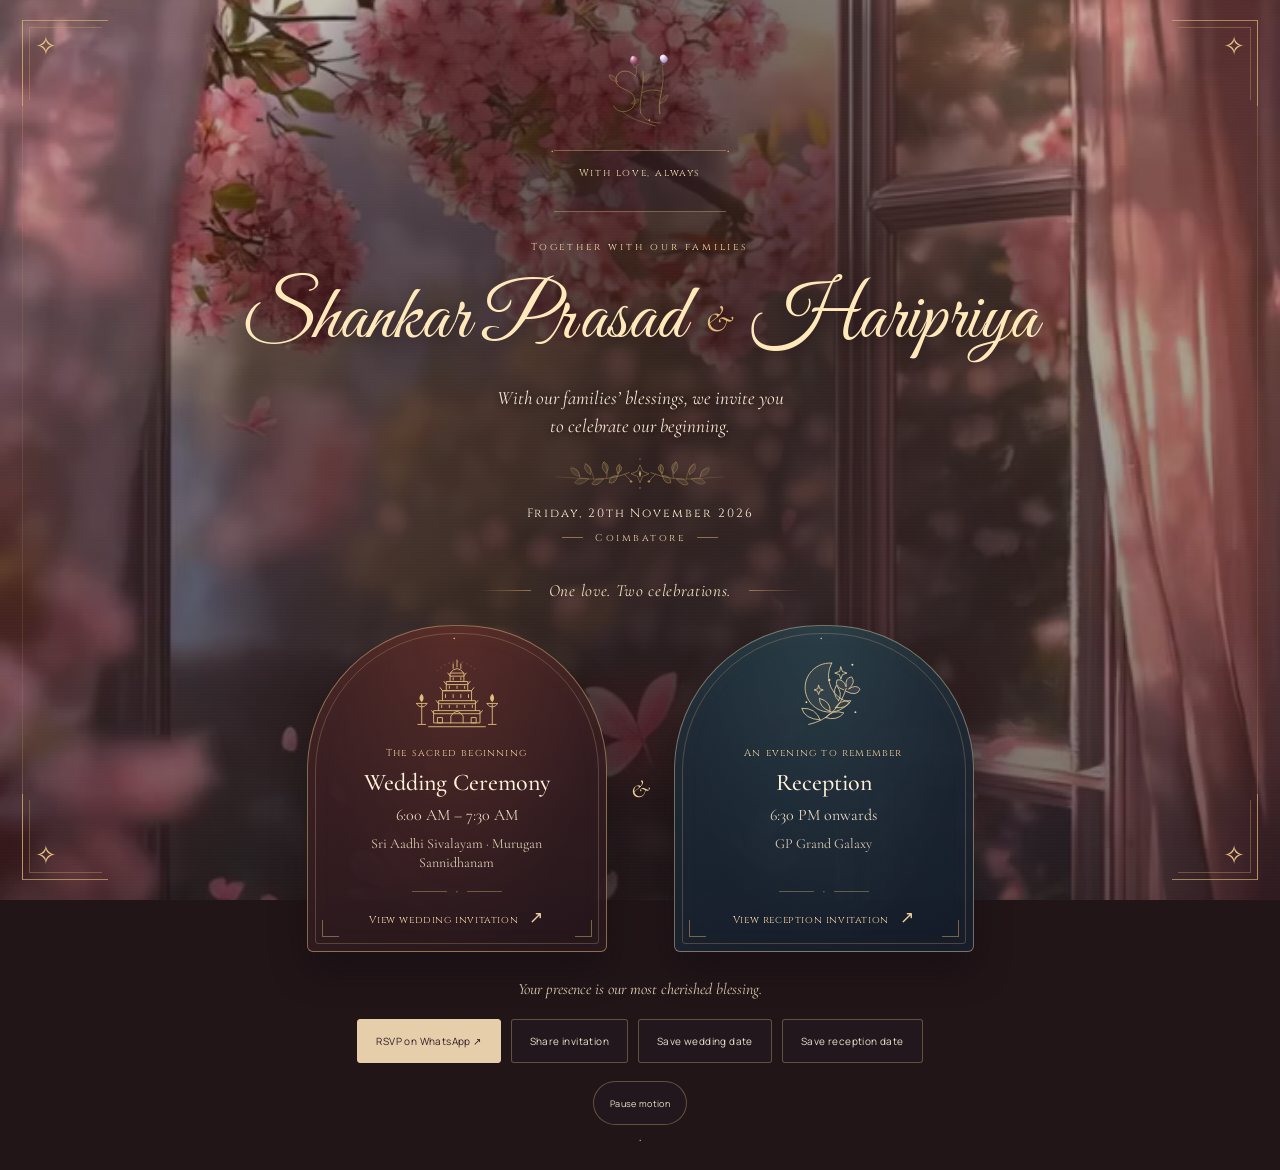
==== commit 27079190: "Shared invitation header/nav across all three pages, new landing video, reception updates - New styl" ====
--- a/index.html
+++ b/index.html
@@ -8,9 +8,10 @@
   <title>Shankar Prasad &amp; Haripriya</title>
   <link rel="preconnect" href="https://fonts.googleapis.com"/>
   <link rel="preconnect" href="https://fonts.gstatic.com" crossorigin/>
-  <link href="https://fonts.googleapis.com/css2?family=Great+Vibes&family=Cormorant+Garamond:ital,wght@0,400;0,500;0,600;1,400;1,500&family=Cinzel:wght@400;500;600&display=swap" rel="stylesheet"/>
-  <link rel="preload" href="assets/landing-golden-arches-poster.jpg" as="image"/>
+  <link href="https://fonts.googleapis.com/css2?family=Great+Vibes&family=Cormorant+Garamond:ital,wght@0,400;0,500;0,600;1,400;1,500&family=Cinzel:wght@400;500;600&family=Manrope:wght@400;500&display=swap" rel="stylesheet"/>
+  <link rel="preload" href="assets/landing-blossom-window-poster.jpg" as="image"/>
   <link rel="stylesheet" href="styles/landing.css"/>
+  <link rel="stylesheet" href="styles/invitation-shared.css"/>
   <script src="js/config.js" defer></script>
   <script src="js/features.js" defer></script>
   <script src="js/background-video.js" defer></script>
@@ -20,8 +21,8 @@
   <a class="skip-link" href="#celebrations">Skip to the invitations</a>
   <div class="courtyard" aria-hidden="true">
     <div class="courtyard-photo">
-      <img src="assets/landing-golden-arches-poster.jpg" alt="" fetchpriority="high" width="720" height="1280"/>
-      <video id="background-video" data-src="assets/landing-golden-arches.mp4" poster="assets/landing-golden-arches-poster.jpg" muted loop playsinline preload="none" disablepictureinpicture tabindex="-1" hidden></video>
+      <img src="assets/landing-blossom-window-poster.jpg" alt="" fetchpriority="high" width="720" height="1280"/>
+      <video id="background-video" data-src="assets/landing-blossom-window.mp4" poster="assets/landing-blossom-window-poster.jpg" muted loop playsinline preload="none" disablepictureinpicture tabindex="-1" hidden></video>
     </div>
     <div class="courtyard-shade"></div>
     <div class="courtyard-grain"></div>
@@ -44,18 +45,10 @@
   <div class="ceremonial-frame" aria-hidden="true">
     <span class="frame-corner corner-tl"></span><span class="frame-corner corner-tr"></span>
     <span class="frame-corner corner-bl"></span><span class="frame-corner corner-br"></span>
-    <div class="temple-lamp lamp-left">
-      <img src="assets/temple-lamp.svg" alt="" width="160" height="460"/>
-      <span class="lamp-flame"><svg class="flame-body" viewBox="0 0 20 32" focusable="false"><path class="flame-outer" d="M10 31C-2 28 1 18 8 11C11 8 12 4 11 1C20 10 12 14 16 21C21 28 15 31 10 31Z"/><path class="flame-core" d="M10 30C5 28 6 24 10 18C10 23 16 26 10 30Z"/></svg></span>
-    </div>
-    <div class="temple-lamp lamp-right">
-      <img src="assets/temple-lamp.svg" alt="" width="160" height="460"/>
-      <span class="lamp-flame"><svg class="flame-body" viewBox="0 0 20 32" focusable="false"><path class="flame-outer" d="M10 31C-2 28 1 18 8 11C11 8 12 4 11 1C20 10 12 14 16 21C21 28 15 31 10 31Z"/><path class="flame-core" d="M10 30C5 28 6 24 10 18C10 23 16 26 10 30Z"/></svg></span>
-    </div>
   </div>
   <main class="landing" id="welcome">
     <header class="welcome">
-      <div class="blessing-mark" role="img" aria-label="Om"><span lang="ta" aria-hidden="true">ௐ</span></div>
+      <img class="blossom-crest" src="assets/couple-botanical-mark.svg" alt="" width="80" height="87"/>
       <section class="countdown" id="countdown" aria-labelledby="countdown-caption" hidden>
         <h2 id="countdown-caption">Until our forever begins</h2>
         <div id="countdown-values" class="countdown-values" role="timer" aria-live="off" aria-label="Time until the wedding ceremony">
@@ -75,7 +68,7 @@
         <span class="bride">Haripriya</span>
       </h1>
       <p class="welcome-message">With our families’ blessings, we invite you<br class="desktop-break"/> to celebrate our beginning.</p>
-      <img class="welcome-kolam" src="assets/courtyard-kolam.svg" alt="" width="240" height="86"/>
+      <img class="welcome-kolam" src="assets/stationery-flourish.svg" alt="" width="280" height="64"/>
       <p class="landing-date" data-cfg="wedding.dateDisplay">Friday, 20th November 2026</p>
       <p class="landing-place"><span aria-hidden="true"></span> Coimbatore <span aria-hidden="true"></span></p>
     </header>
@@ -107,12 +100,15 @@
         </a>
       </div>
     </section>
-    <footer class="landing-footer">
+    <footer class="landing-footer" id="guest-actions">
       <p>Your presence is our most cherished blessing.</p>
-      <div class="utility-actions">
+      <div class="utility-actions guest-actions" aria-label="RSVP, sharing and calendars">
+        <a id="rsvp-landing" href="https://wa.me/919840454710" target="_blank" rel="noopener noreferrer">RSVP on WhatsApp ↗</a>
         <button id="share-landing" type="button" hidden>Share invitation</button>
-        <button id="motion-toggle" type="button" aria-pressed="false" hidden>Pause motion</button>
+        <button id="calendar-wedding" type="button" hidden>Save wedding date</button>
+        <button id="calendar-reception" type="button" hidden>Save reception date</button>
       </div>
+      <button class="ambient-control" id="motion-toggle" type="button" aria-pressed="false" hidden>Pause motion</button>
       <span class="footer-ornament" aria-hidden="true">◆</span>
     </footer>
   </main>
--- a/styles/landing.css
+++ b/styles/landing.css
@@ -22,7 +22,7 @@
 .skip-link { position: fixed; top: 12px; left: 12px; z-index: 20; padding: 12px 18px; color: #211518; background: #fff1d9; transform: translateY(-180%); }
 .skip-link:focus { transform: none; }
 
-/* Decorative golden-arches video, not a representation of the ceremony venue. */
+/* Decorative blossom-window video, not a representation of the ceremony venue. */
 .courtyard { position: fixed; inset: 0; overflow: hidden; pointer-events: none; z-index: -2; }
 .courtyard-photo {
   position: absolute; inset: 0;
@@ -50,36 +50,9 @@
 .corner-bl { bottom: 20px; left: 22px; transform: scaleY(-1); }
 .corner-br { bottom: 20px; right: 22px; transform: scale(-1); }
 
-.temple-lamp { --breeze-duration: 16s; --breeze-delay: -1s; position: absolute; top: -60px; width: clamp(108px, 10vw, 132px); transform-origin: 50% 0; animation: lamp-sway var(--breeze-duration) ease-in-out var(--breeze-delay) infinite; animation-play-state: var(--motion-state); filter: drop-shadow(0 5px 9px #13090550); }
-.temple-lamp img { width: 100%; }
-.lamp-left { left: clamp(24px, 6vw, 100px); }
-.lamp-right { --breeze-delay: -2s; right: clamp(24px, 6vw, 100px); }
-.lamp-flame {
-  position: absolute; left: 45.625%; bottom: 18.2%; width: 8.75%; height: 5.25%;
-}
-.flame-body {
-  display: block; width: 100%; height: 100%; overflow: visible; transform-origin: 50% 100%;
-  filter: drop-shadow(0 0 3px #ffca6380);
-  animation: flame-wind 9s ease-in-out var(--breeze-delay) infinite;
-  animation-play-state: var(--motion-state);
-}
-.flame-outer { fill: #efc56d; }
-.flame-core { fill: #fff3cc; }
-/* Mostly still, with one brief breeze; the curved flame stays rooted at its wick. */
-@keyframes lamp-sway { 0%, 30%, 70%, 100% { transform: rotate(0); } 45% { transform: rotate(.3deg); } 57% { transform: rotate(-.2deg); } }
-@keyframes flame-wind {
-  0%, 30%, 75%, 100% { transform: skewX(0) scale(1); }
-  43% { transform: skewX(7deg) scale(1, .96); }
-  53% { transform: skewX(-4deg) scale(.98, 1.02); }
-  63% { transform: skewX(2deg) scale(1); }
-}
-
 .landing { position: relative; max-width: 1160px; min-height: 100svh; margin: 0 auto; padding: 54px 48px 26px; text-align: center; }
 .welcome { position: relative; }
-.blessing-mark { display: grid; place-items: center; width: 64px; height: 64px; margin: 0 auto 17px; position: relative; color: #f4d69c; }
-.blessing-mark::before, .blessing-mark::after { content: ''; position: absolute; inset: 0; border: 1px solid #d6b4778c; border-radius: 50% 50% 38% 38%; }
-.blessing-mark::after { inset: 5px; border-color: #d6b4774d; }
-.blessing-mark span { font: 34px/1 Georgia, serif; padding-bottom: 3px; text-shadow: 0 0 20px #ffd98f40; }
+.blossom-crest { width:70px; height:auto; margin:0 auto 17px; filter:drop-shadow(0 2px 8px #1e121880); }
 .eyebrow, .landing-date, .landing-place, .portal-kicker, .portal-action, .countdown h2, .cd-label, .utility-actions { font-family: 'Cinzel', Georgia, serif; font-weight: 400; }
 .eyebrow { margin: 0 0 20px; font-size: 10px; letter-spacing: .28em; color: #f1d6aa; }
 .couple-names { display: flex; justify-content: center; align-items: center; gap: 19px; margin: 0; font: 400 clamp(48px, 6vw, 80px)/1.2 'Great Vibes', cursive; color: #ffe8b9; text-shadow: 0 2px 18px #1b0d18a8; }
@@ -180,9 +153,6 @@
 @media (max-width: 1000px) {
   .landing { padding: 42px 38px 26px; }
   .couple-names { font-size: clamp(44px, 6.2vw, 66px); gap: 12px; }
-  .lamp-left { left: 28px; }
-  .lamp-right { right: 28px; }
-  .temple-lamp { top: -75px; width: 100px; }
 }
 @media (max-width: 600px) {
   .landing { padding: 32px 25px 24px; }
@@ -196,11 +166,7 @@
   .corner-tr, .corner-br { right: 10px; }
   .corner-bl, .corner-br { display: none; }
   .frame-corner::after { font-size: 20px; top: 8px; left: 9px; }
-  .temple-lamp { top: -80px; width: 70px; }
-  .lamp-left { left: 7px; }
-  .lamp-right { right: 7px; }
-  .blessing-mark { width: 55px; height: 55px; margin-bottom: 18px; }
-  .blessing-mark span { font-size: 29px; }
+  .blossom-crest { width:58px; margin-bottom:18px; }
   .eyebrow { font-size: 8px; letter-spacing: .16em; margin-bottom: 14px; }
   .couple-names { flex-direction: column; font-size: clamp(40px, 11vw, 60px); line-height: 1.15; gap: 3px; }
   .couple-names .amp { font-size: 25px; line-height: 1.1; margin: 0; }
@@ -232,7 +198,7 @@
   .portal-card:hover, .portal-card:active { transform: none; }
 }
 @media (forced-colors: active) {
-  .courtyard, .ceremonial-frame, .blessing-mark::before, .blessing-mark::after, .welcome-kolam, .portal-art, .portal-inlay { display: none; }
+  .courtyard, .ceremonial-frame, .blossom-crest, .welcome-kolam, .portal-art, .portal-inlay { display: none; }
   .portal-card { background: Canvas; border: 1px solid LinkText; box-shadow: none; }
   .landing, .landing * { color: CanvasText; text-shadow: none; }
   a.portal-card, a.portal-card * { color: LinkText; }
--- a/styles/invitation-shared.css
+++ b/styles/invitation-shared.css
@@ -0,0 +1,81 @@
+/* Shared navigation proportions; each invitation keeps its own palette. */
+[hidden] { display:none !important; }
+:root {
+  --invite-accent:#ead0a3;
+  --invite-text:#eee0cd;
+  --invite-surface:#22191de8;
+  --invite-line:#d9bd8559;
+  --invite-ui:'Manrope',sans-serif;
+}
+.invitation-header {
+  position:absolute; inset:0 0 auto; z-index:5;
+  max-width:1440px; padding:27px 5%; margin:auto;
+  display:grid; grid-template-columns:1fr auto 1fr; align-items:center;
+}
+.back-link.invitation-back {
+  position:static; justify-self:start; display:inline-flex; align-items:center;
+  gap:12px; min-height:44px; padding:0; border:0; border-radius:0;
+  background:none; backdrop-filter:none; color:var(--invite-text);
+  font:10px/1.6 var(--invite-ui); letter-spacing:.13em; text-transform:none;
+  text-decoration:none; text-shadow:0 1px 8px #080808;
+  transition:color .2s;
+}
+.back-link.invitation-back span { font-size:21px; }
+.back-link.invitation-back:hover { background:none; color:var(--invite-accent); }
+.invitation-brand { padding:6px 15px; font:500 29px 'Cormorant Garamond',Georgia,serif; color:var(--invite-accent); text-decoration:none; }
+.invitation-brand span { font-style:italic; font-size:20px; padding:0 4px; }
+.invitation-header-note { text-align:right; color:var(--invite-text); font:10px/1.8 var(--invite-ui); letter-spacing:.13em; text-transform:uppercase; }
+.invitation-navigation, .site-footer .invitation-navigation {
+  display:flex; flex-wrap:wrap; align-items:center; justify-content:center;
+  gap:8px 19px; max-width:100%; color:var(--invite-text); font:10px/1.7 var(--invite-ui);
+}
+.invitation-navigation a { display:inline-flex; align-items:center; min-height:44px; text-align:center; text-decoration:none; color:inherit; }
+.invitation-navigation a:hover { color:var(--invite-accent); text-decoration:underline; text-underline-offset:5px; }
+.invitation-navigation > span { color:var(--invite-accent); }
+.guest-actions { gap:10px; margin:18px auto 0; max-width:760px; }
+.guest-actions a, .guest-actions button {
+  display:inline-flex; align-items:center; justify-content:center; min-height:44px;
+  padding:12px 18px; border:1px solid var(--invite-line); border-radius:3px;
+  background:var(--invite-surface); color:var(--invite-text);
+  font:10px/1.7 var(--invite-ui); letter-spacing:.04em; text-decoration:none; cursor:pointer;
+  transition:background .2s,border-color .2s;
+}
+.guest-actions #rsvp-landing { background:#e7ceaa; color:#2e2027; border-color:#e7ceaa; }
+.guest-actions :is(a,button):hover { background:#3b2932; border-color:var(--invite-accent); }
+.guest-actions #rsvp-landing:hover { background:#f5dfc0; }
+.ambient-control, #wedding-video-toggle.ambient-control {
+  position:static; display:block; margin:18px auto 0; min-height:44px; padding:8px 16px;
+  border:1px solid var(--invite-line); border-radius:24px;
+  background:var(--invite-surface); color:var(--invite-text);
+  font:9px/1.7 var(--invite-ui); letter-spacing:.035em; cursor:pointer;
+}
+.ambient-control:not(:disabled):hover { color:var(--invite-accent); border-color:var(--invite-accent); }
+.ambient-control[aria-pressed="true"] { border-style:dashed; }
+.ambient-control:disabled { cursor:default; }
+:is(.invitation-back,.invitation-brand,.invitation-navigation a,.guest-actions a,.guest-actions button,.ambient-control):focus-visible {
+  outline:2px solid var(--invite-accent); outline-offset:5px;
+}
+@media (max-width:760px) {
+  .invitation-header { padding:18px 24px; }
+  .back-link.invitation-back { font-size:9px; letter-spacing:.02em; gap:7px; }
+  .invitation-header-note { font-size:8px; max-width:105px; justify-self:end; }
+}
+@media (max-width:480px) {
+  .invitation-header { grid-template-columns:1fr auto; }
+  .invitation-header-note { display:none; }
+  .invitation-brand { font-size:26px; padding-right:0; }
+  .guest-actions { display:grid; grid-template-columns:minmax(0,1fr); max-width:290px; }
+  .invitation-navigation > span { display:none; }
+  .invitation-navigation { flex-direction:column; gap:2px; }
+}
+@media (prefers-reduced-motion:reduce) {
+  .invitation-back, .guest-actions a, .guest-actions button { transition:none; }
+}
+@media (forced-colors:active) {
+  .guest-actions :is(a,button), .guest-actions #rsvp-landing, .ambient-control { background:Canvas; color:ButtonText; border-color:ButtonText; }
+  .back-link.invitation-back, .invitation-brand, .invitation-navigation a { color:LinkText; text-shadow:none; }
+  :is(.invitation-back,.invitation-brand,.invitation-navigation a,.guest-actions a,.guest-actions button,.ambient-control):focus-visible { outline-color:Highlight; }
+}
+@media print {
+  .invitation-header, .invitation-navigation, .guest-actions, .ambient-control { display:none !important; }
+}
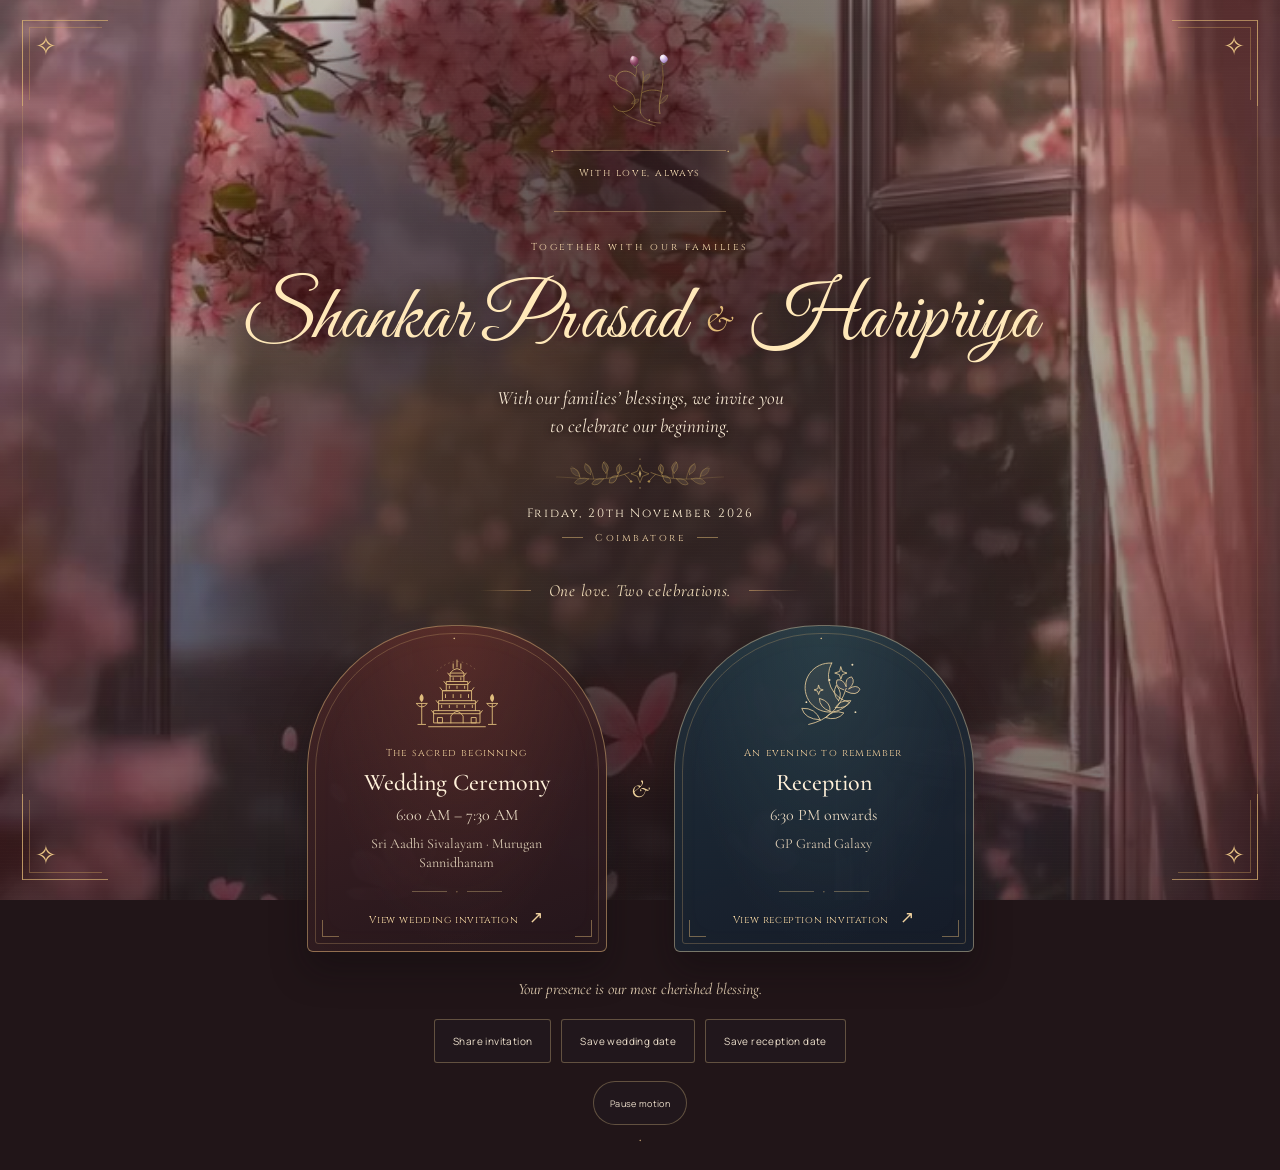
==== commit c8741acd: "Remove WhatsApp RSVP link, consolidate guest actions, fix mobile reception scaling - WhatsApp RSVP a" ====
--- a/index.html
+++ b/index.html
@@ -102,8 +102,7 @@
     </section>
     <footer class="landing-footer" id="guest-actions">
       <p>Your presence is our most cherished blessing.</p>
-      <div class="utility-actions guest-actions" aria-label="RSVP, sharing and calendars">
-        <a id="rsvp-landing" href="https://wa.me/919840454710" target="_blank" rel="noopener noreferrer">RSVP on WhatsApp ↗</a>
+      <div class="utility-actions guest-actions" aria-label="Sharing and calendars">
         <button id="share-landing" type="button" hidden>Share invitation</button>
         <button id="calendar-wedding" type="button" hidden>Save wedding date</button>
         <button id="calendar-reception" type="button" hidden>Save reception date</button>
--- a/styles/invitation-shared.css
+++ b/styles/invitation-shared.css
@@ -40,9 +40,7 @@
   font:10px/1.7 var(--invite-ui); letter-spacing:.04em; text-decoration:none; cursor:pointer;
   transition:background .2s,border-color .2s;
 }
-.guest-actions #rsvp-landing { background:#e7ceaa; color:#2e2027; border-color:#e7ceaa; }
 .guest-actions :is(a,button):hover { background:#3b2932; border-color:var(--invite-accent); }
-.guest-actions #rsvp-landing:hover { background:#f5dfc0; }
 .ambient-control, #wedding-video-toggle.ambient-control {
   position:static; display:block; margin:18px auto 0; min-height:44px; padding:8px 16px;
   border:1px solid var(--invite-line); border-radius:24px;
@@ -72,7 +70,7 @@
   .invitation-back, .guest-actions a, .guest-actions button { transition:none; }
 }
 @media (forced-colors:active) {
-  .guest-actions :is(a,button), .guest-actions #rsvp-landing, .ambient-control { background:Canvas; color:ButtonText; border-color:ButtonText; }
+  .guest-actions :is(a,button), .ambient-control { background:Canvas; color:ButtonText; border-color:ButtonText; }
   .back-link.invitation-back, .invitation-brand, .invitation-navigation a { color:LinkText; text-shadow:none; }
   :is(.invitation-back,.invitation-brand,.invitation-navigation a,.guest-actions a,.guest-actions button,.ambient-control):focus-visible { outline-color:Highlight; }
 }
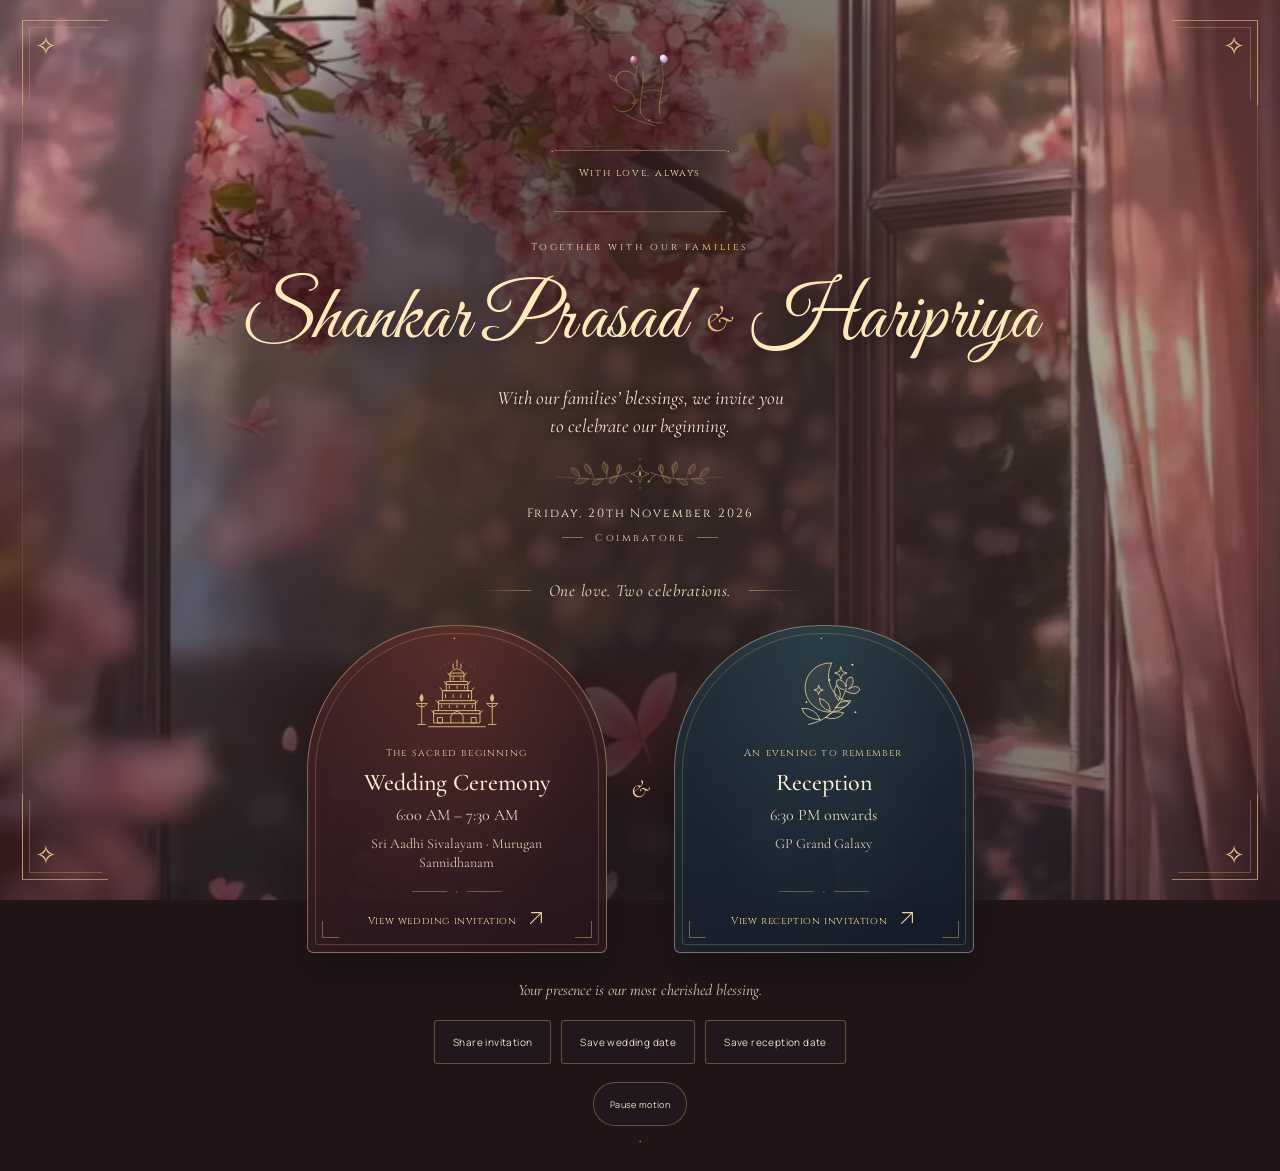
==== commit 3e5b466f: "Replace Unicode direction arrows with inline SVG icons Unicode arrow characters (↗) in nav/action li" ====
--- a/index.html
+++ b/index.html
@@ -85,7 +85,7 @@
           <p class="portal-time" id="wedding-time" data-cfg="wedding.timeDisplay">6:00 AM – 7:30 AM</p>
           <p class="portal-venue" data-cfg="wedding.venueName">Sri Aadhi Sivalayam · Murugan Sannidhanam</p>
           <span class="portal-rule" aria-hidden="true">◆</span>
-          <span class="portal-action" id="wedding-action">View wedding invitation <span aria-hidden="true">↗</span></span>
+          <span class="portal-action" id="wedding-action">View wedding invitation <svg class="direction-arrow" viewBox="0 0 20 20" aria-hidden="true" focusable="false"><path d="M4 16 16 4M5 4h11v11"/></svg></span>
         </a>
         <span class="portal-join" aria-hidden="true">&amp;</span>
         <a class="portal-card reception-portal" href="reception.html" aria-labelledby="reception-title reception-action" aria-describedby="reception-time">
@@ -96,7 +96,7 @@
           <p class="portal-time" id="reception-time" data-cfg="reception.timeDisplay">6:30 PM onwards</p>
           <p class="portal-venue" data-cfg="reception.venueName">GP Grand Galaxy</p>
           <span class="portal-rule" aria-hidden="true">◆</span>
-          <span class="portal-action" id="reception-action">View reception invitation <span aria-hidden="true">↗</span></span>
+          <span class="portal-action" id="reception-action">View reception invitation <svg class="direction-arrow" viewBox="0 0 20 20" aria-hidden="true" focusable="false"><path d="M4 16 16 4M5 4h11v11"/></svg></span>
         </a>
       </div>
     </section>
--- a/styles/landing.css
+++ b/styles/landing.css
@@ -91,12 +91,12 @@
 .portal-rule { display: flex; align-items: center; justify-content: center; gap: 9px; color: #c9a971; font-size: 6px; margin: 14px 0; }
 .portal-rule::before, .portal-rule::after { content: ''; width: 35px; height: 1px; background: #ccb37e66; }
 .portal-action { font-size: 10px; letter-spacing: .06em; line-height: 1.6; color: #f1d3a0; }
-.portal-action > span { display: inline-block; padding-left: 7px; font: 17px/1 Georgia, serif; transition: transform .3s ease; }
+.portal-action > .direction-arrow { transition: transform .3s ease; }
 .portal-join { color: #f2d59e; font-style: italic; font-size: 25px; }
 .portal-card:focus-visible { border-color: #ffe1a0; box-shadow: 0 18px 48px #130b10b0, 0 0 25px #e6be6d26; }
 @media (hover: hover) {
   .portal-card:hover { transform: translateY(-5px); border-color: #f3cd8e; box-shadow: 0 24px 45px #0d080d85, 0 0 25px #e6be6d21; }
-  .portal-card:hover .portal-action > span { transform: translate(2px, -2px); }
+  .portal-card:hover .portal-action > .direction-arrow { transform: translate(2px, -2px); }
 }
 .portal-card:active { transform: translateY(-1px); }
 
--- a/styles/invitation-shared.css
+++ b/styles/invitation-shared.css
@@ -1,5 +1,13 @@
 /* Shared navigation proportions; each invitation keeps its own palette. */
 [hidden] { display:none !important; }
+/* Vector strokes bypass mobile emoji-font substitution. */
+.direction-arrow {
+  display:inline-block; width:14px; height:14px; flex:none; margin-left:7px;
+  vertical-align:-3px; fill:none; stroke:currentColor; stroke-width:1.25;
+  stroke-linecap:round; stroke-linejoin:round;
+}
+.letter-map .direction-arrow { margin-left:0; }
+.portal-action .direction-arrow { width:18px; height:18px; }
 :root {
   --invite-accent:#ead0a3;
   --invite-text:#eee0cd;
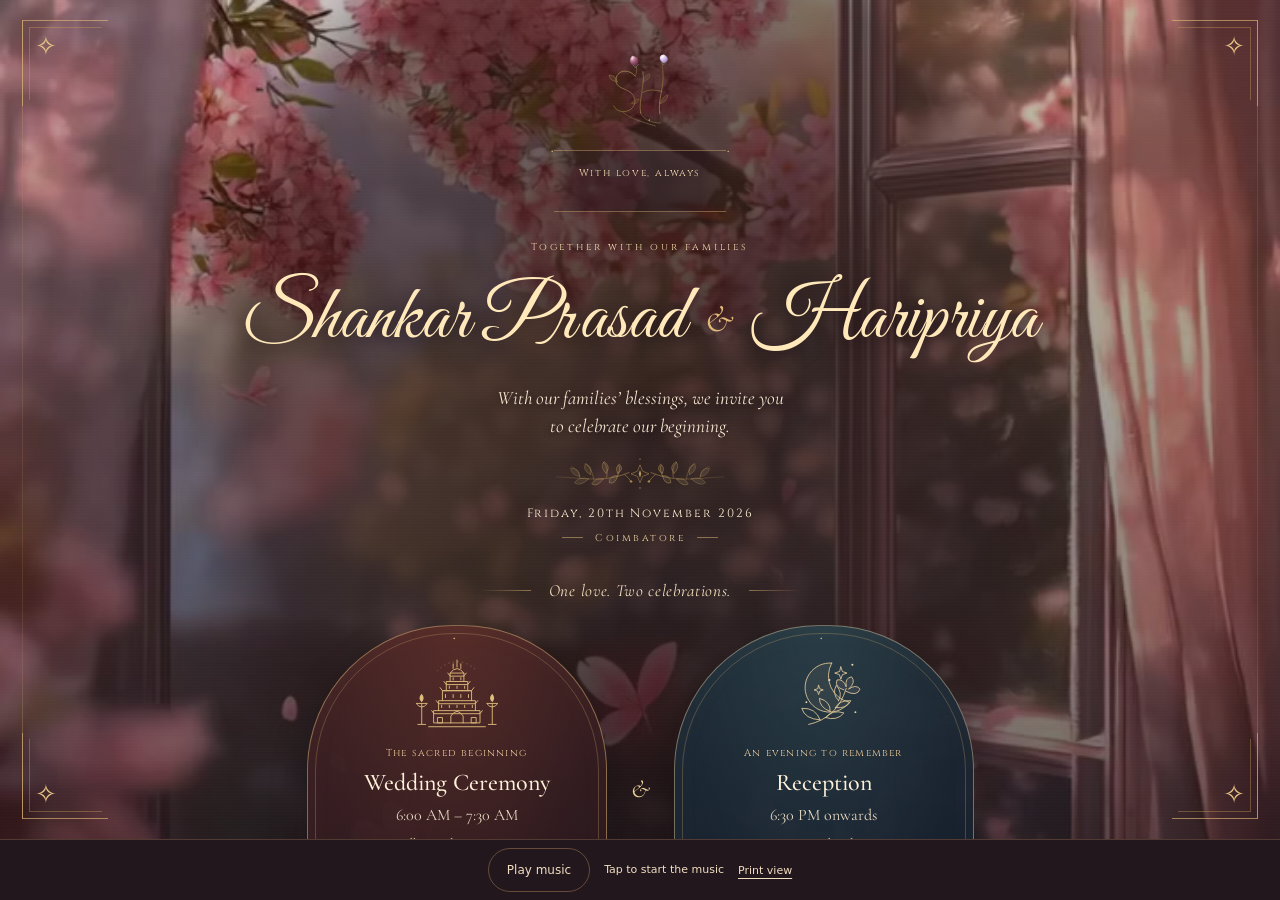
==== commit 880ad3e0: "Add continuous background music across all three pages - New invite.html shell: a same-origin iframe" ====
--- a/index.html
+++ b/index.html
@@ -2,10 +2,19 @@
 <html lang="en">
 <head>
   <meta charset="UTF-8"/>
+  <script src="js/music-entry.js"></script>
   <meta name="viewport" content="width=device-width, initial-scale=1"/>
   <meta name="theme-color" content="#241719"/>
   <meta name="description" content="With our families’ blessings, join Shankar Prasad and Haripriya for their wedding and reception on 20 November 2026 in Coimbatore."/>
   <title>Shankar Prasad &amp; Haripriya</title>
+  <link rel="canonical" href="https://shankar-prasad-k.github.io/ShaHaWeddingInvite/"/>
+  <meta property="og:type" content="website"/>
+  <meta property="og:title" content="Shankar Prasad &amp; Haripriya — Wedding Invitation"/>
+  <meta property="og:description" content="Two celebrations, one beginning. Join us on 20 November 2026 in Coimbatore."/>
+  <meta property="og:url" content="https://shankar-prasad-k.github.io/ShaHaWeddingInvite/"/>
+  <meta property="og:image" content="https://shankar-prasad-k.github.io/ShaHaWeddingInvite/assets/landing-blossom-window-poster.jpg"/>
+  <meta property="og:image:alt" content="Sunlit pink blossoms framing a window"/>
+  <meta name="twitter:card" content="summary_large_image"/>
   <link rel="preconnect" href="https://fonts.googleapis.com"/>
   <link rel="preconnect" href="https://fonts.gstatic.com" crossorigin/>
   <link href="https://fonts.googleapis.com/css2?family=Great+Vibes&family=Cormorant+Garamond:ital,wght@0,400;0,500;0,600;1,400;1,500&family=Cinzel:wght@400;500;600&family=Manrope:wght@400;500&display=swap" rel="stylesheet"/>
@@ -107,6 +116,10 @@
         <button id="calendar-wedding" type="button" hidden>Save wedding date</button>
         <button id="calendar-reception" type="button" hidden>Save reception date</button>
       </div>
+      <div class="share-link-panel" id="share-link-panel" hidden>
+        <label for="share-link-value">Copy this link to share the invitation</label>
+        <input id="share-link-value" type="url" readonly spellcheck="false" autocomplete="off"/>
+      </div>
       <button class="ambient-control" id="motion-toggle" type="button" aria-pressed="false" hidden>Pause motion</button>
       <span class="footer-ornament" aria-hidden="true">◆</span>
     </footer>
--- a/styles/landing.css
+++ b/styles/landing.css
@@ -117,7 +117,6 @@
 .utility-actions button:hover, .utility-actions button:focus-visible { background: #e2bb7612; border-color: #d5b37e66; }
 .utility-actions button:disabled { color: #c9bba7; cursor: default; }
 .footer-ornament { display: block; color: #c6a270; font-size: 8px; margin-top: 10px; }
-#wed-toast { position: fixed; bottom: 22px; left: 50%; transform: translate(-50%, 10px); max-width: calc(100% - 32px); width: max-content; overflow-wrap: anywhere; z-index: 15; background: #22191d; border: 1px solid #d8b475; color: #fff1d9; padding: 12px 18px; opacity: 0; pointer-events: none; transition: opacity .3s ease, transform .3s ease; }
 
 .sky-lights { position: absolute; inset: 0; }
 .sky-lights i { position: absolute; left: var(--x); top: var(--y); width: 3px; height: 3px; background: #f9d99b; border-radius: 50%; box-shadow: 0 0 7px 2px #ffd68a55; opacity: 0; animation: light-drift 16s linear infinite; animation-delay: var(--delay); animation-play-state: var(--motion-state); }
--- a/styles/invitation-shared.css
+++ b/styles/invitation-shared.css
@@ -8,6 +8,10 @@
 }
 .letter-map .direction-arrow { margin-left:0; }
 .portal-action .direction-arrow { width:18px; height:18px; }
+.share-link-panel { max-width:520px; margin:18px auto 0; padding:16px; background:var(--invite-surface); border:1px solid var(--invite-line); border-radius:3px; }
+.share-link-panel label { display:block; margin-bottom:10px; color:var(--invite-text); font:12px/1.6 var(--invite-ui); }
+.share-link-panel input { width:100%; min-width:0; min-height:44px; padding:10px; border:1px solid var(--invite-line); border-radius:2px; color:var(--invite-text); background:transparent; font:12px/1.6 var(--invite-ui); }
+#wed-toast { position:fixed; left:50%; bottom:calc(22px + env(safe-area-inset-bottom,0px)); transform:translate(-50%,10px); max-width:calc(100% - 32px); width:max-content; padding:12px 18px; background:#22191d; border:1px solid #d8b475; color:#fff1d9; font:14px/1.5 'Cormorant Garamond',Georgia,serif; overflow-wrap:anywhere; z-index:50; opacity:0; pointer-events:none; transition:opacity .3s,transform .3s; }
 :root {
   --invite-accent:#ead0a3;
   --invite-text:#eee0cd;
@@ -75,6 +79,7 @@
   .invitation-navigation { flex-direction:column; gap:2px; }
 }
 @media (prefers-reduced-motion:reduce) {
+  #wed-toast { transition:none; }
   .invitation-back, .guest-actions a, .guest-actions button { transition:none; }
 }
 @media (forced-colors:active) {
@@ -83,5 +88,6 @@
   :is(.invitation-back,.invitation-brand,.invitation-navigation a,.guest-actions a,.guest-actions button,.ambient-control):focus-visible { outline-color:Highlight; }
 }
 @media print {
+  .share-link-panel, #wed-toast { display:none !important; }
   .invitation-header, .invitation-navigation, .guest-actions, .ambient-control { display:none !important; }
 }
